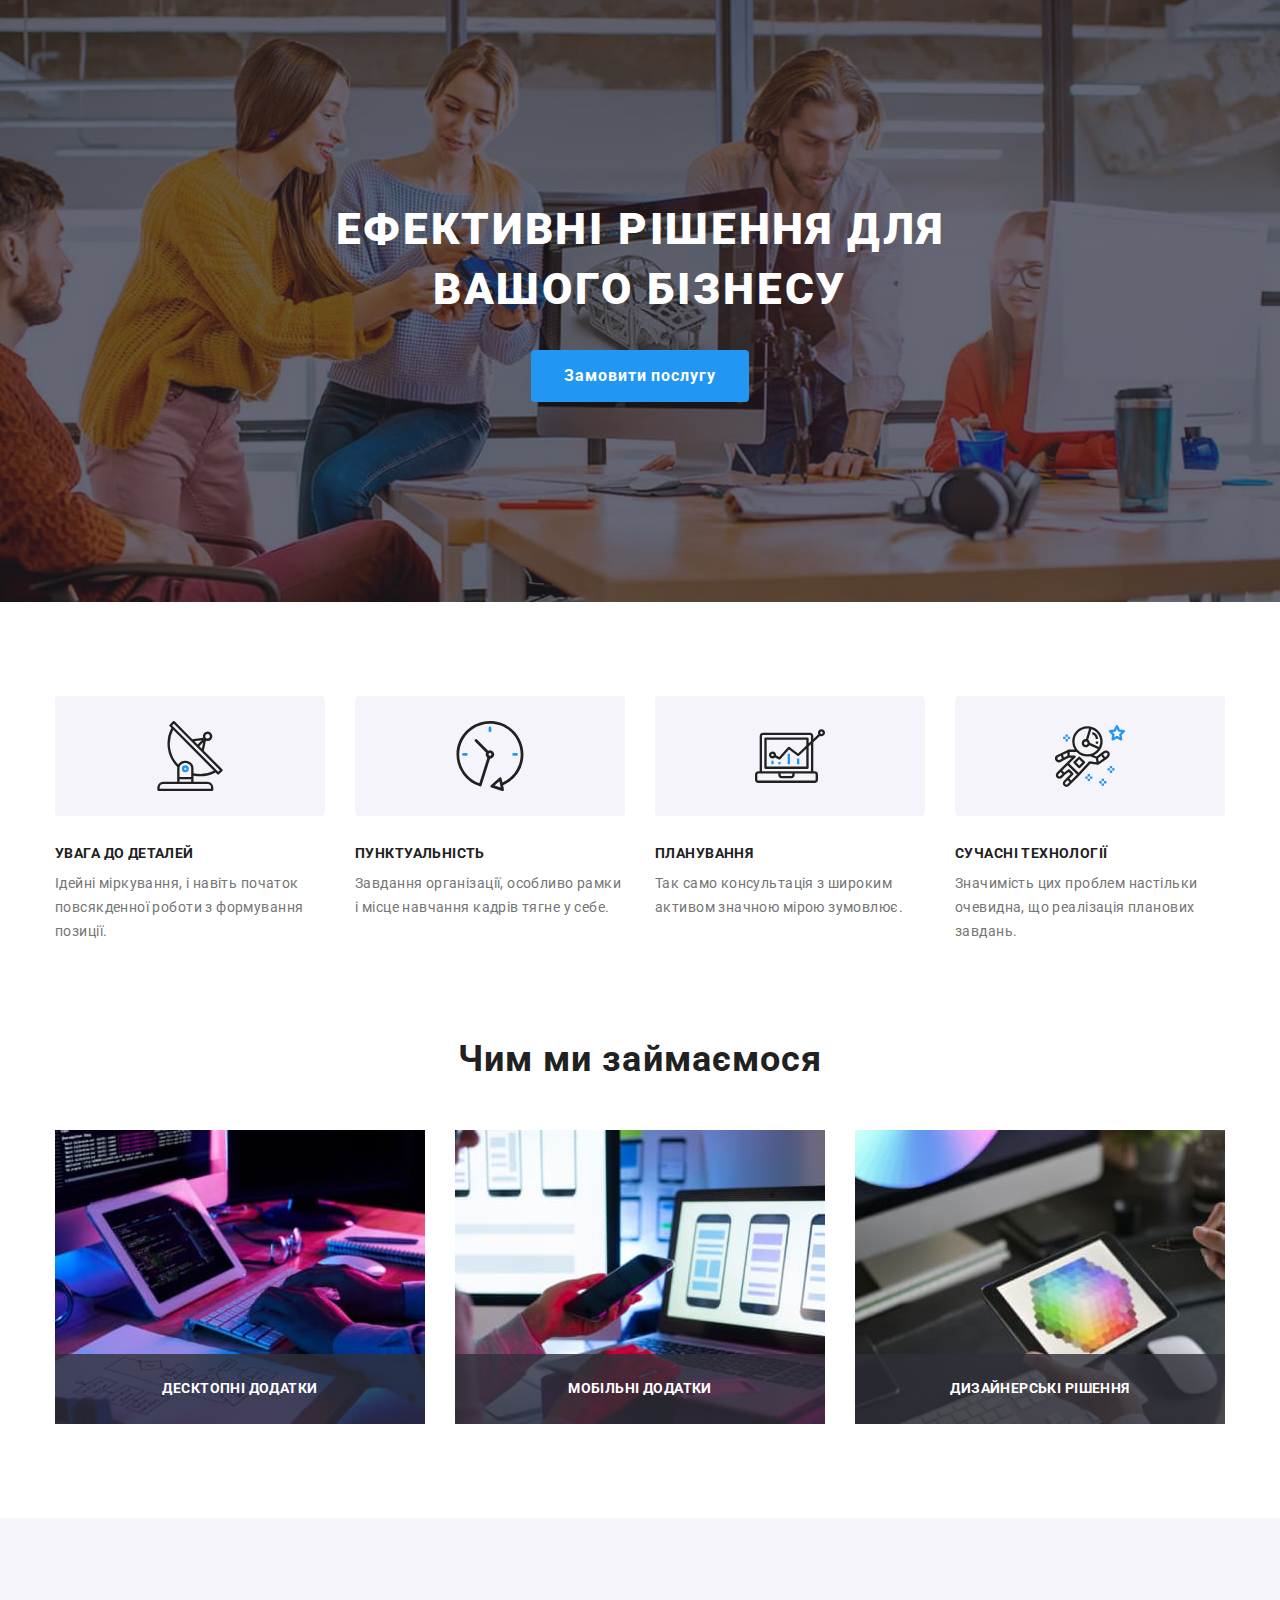
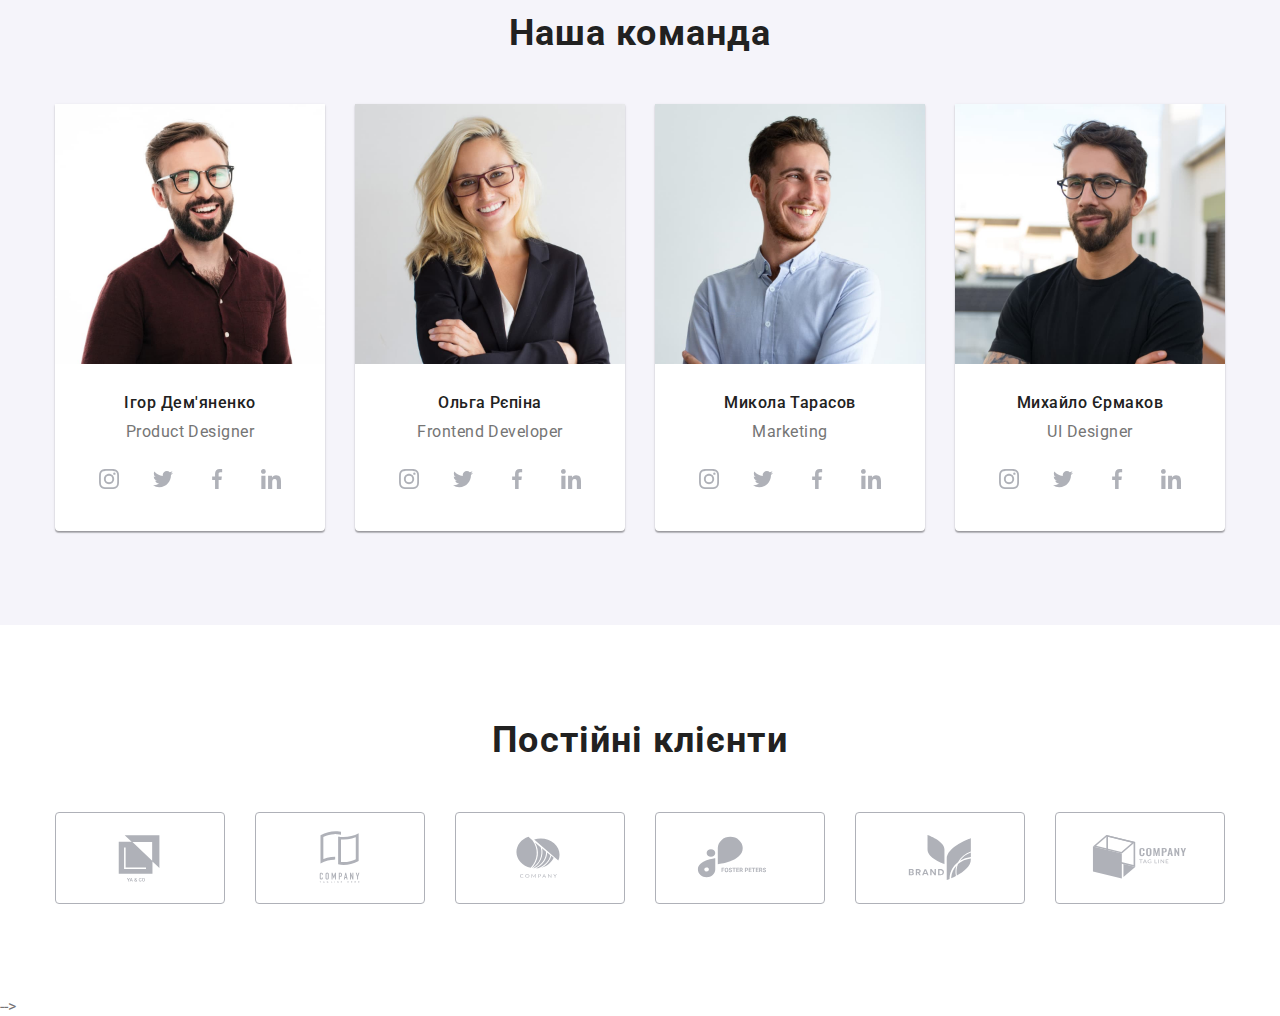
==== index.html @ b2a0ff19 "init" ====
<!DOCTYPE html>
<html lang="uk">
  <head>
    <meta charset="UTF-8" />
    <meta http-equiv="X-UA-Compatible" content="IE=edge" />
    <meta name="viewport" content="width=device-width, initial-scale=1.0" />
    <title>WebStudio</title>
    <link rel="preconnect" href="https://fonts.googleapis.com" />
    <link rel="preconnect" href="https://fonts.gstatic.com" crossorigin />
    <link
      href="https://fonts.googleapis.com/css2?family=Raleway:wght@700&family=Roboto:wght@400;500;700;900&display=swap"
      rel="stylesheet"
    />
    <link
      rel="stylesheet"
      href="https://cdnjs.cloudflare.com/ajax/libs/modern-normalize/1.1.0/modern-normalize.min.css"
    />
    <link rel="stylesheet" href="./css/main.min.css" />
  </head>
  <body>
    <!-- <header class="header">
      <div class="container">
        <nav class="header-navigation">
          <a href="./index.html" class="header-logo link">
            <span class="web">Web</span><span class="studio">Studio</span></a
          >
          <ul class="header-list list">
            <li class="header-item">
              <a class="header-link link current" href="./index.html">Студія</a>
            </li>
            <li class="header-item">
              <a class="header-link link" href="./portfolio.html">Портфоліо</a>
            </li>
            <li class="header-item">
              <a class="header-link link" href="#">Контакти</a>
            </li>
          </ul>
        </nav>
        <ul class="top-contacts-list list">
          <li class="top-contact-item">
            <a class="top-email-link link" href="mailto:info@devstudio.com">
              <svg class="top-icon" width="16" height="12">
                <use href="./images/icons.svg#icon-envelope"></use>
              </svg>
              info@devstudio.com</a
            >
          </li>
          <li class="top-contact-item">
            <a class="top-tel-link link" href="tel:+380961111111"
              ><svg class="top-icon" width="10" height="16">
                <use href="./images/icons.svg#icon-smartphone"></use>
              </svg>
              +38 096 111 11 11</a
            >
          </li>
        </ul>
      </div>
    </header> -->
    <main>
      <section class="hero">
        <div class="container hero__container">
          <h1 class="hero__title">Ефективні рішення для вашого бізнесу</h1>
          <button type="button" class="hero__btn btn" data-modal-open>
            Замовити послугу
          </button>
        </div>
      </section>
      <section class="section features">
        <div class="container section__container">
          <h2 hidden class="section__title">Особливості</h2>
          <ul class="card-list list">
            <li class="card-list__item">
              <div class="card-list__rectangle">
                <svg class="feature-icon" width="70" height="70">
                  <use href="images/icons.svg#icon-antenna"></use>
                </svg>
              </div>
              <h3 class="card-list__title">Увага до деталей</h3>
              <p class="card-list__text">
                Ідейні міркування, і навіть початок повсякденної роботи з
                формування позиції.
              </p>
            </li>
            <li class="card-list__item">
              <div class="card-list__rectangle">
                <svg class="card-list__icon" width="70" height="70">
                  <use href="images/icons.svg#icon-clock"></use>
                </svg>
              </div>
              <h3 class="card-list__title">Пунктуальність</h3>
              <p class="card-list__text">
                Завдання організації, особливо рамки і місце навчання кадрів
                тягне у себе.
              </p>
            </li>
            <li class="card-list__item">
              <div class="card-list__rectangle">
                <svg class="card-list__icon" width="70" height="70">
                  <use href="images/icons.svg#icon-diagram"></use>
                </svg>
              </div>
              <h3 class="card-list__title">Планування</h3>
              <p class="card-list__text">
                Так само консультація з широким активом значною мірою зумовлює.
              </p>
            </li>
            <li class="card-list__item">
              <div class="card-list__rectangle">
                <svg class="card-list__icon" width="70" height="70">
                  <use href="images/icons.svg#icon-astronaut"></use>
                </svg>
              </div>
              <h3 class="card-list__title">Сучасні технології</h3>
              <p class="card-list__text">
                Значимість цих проблем настільки очевидна, що реалізація
                планових завдань.
              </p>
            </li>
          </ul>
        </div>
      </section>
      <section class="section direction no-padding-top">
        <div class="container section__container">
          <h2 class="section__title">Чим ми займаємося</h2>
          <ul class="direction-list list">
            <li class="direction-item">
              <img
                src="./images/box_1.jpg"
                alt="Людина працює за комп’ютером"
                width="370"
                height="294"
                class="card"
              />
              <h3 class="direction-title title">Десктопні додатки</h3>
            </li>
            <li class="direction-item">
              <img
                src="./images/box_2.jpg"
                alt="Людина працює за комп’ютером"
                width="370"
                height="294"
                class="card"
              />
              <h3 class="direction-title title">Мобільні додатки</h3>
            </li>
            <li class="direction-item">
              <img
                src="./images/box_3.jpg"
                alt="Людина обирає колір з палітри планшету"
                width="370"
                height="294"
                class="card"
              />
              <h3 class="direction-title title">Дизайнерські рішення</h3>
            </li>
          </ul>
        </div>
      </section>
      <section class="team section">
        <div class="container">
          <h2 class="section__title">Наша команда</h2>
          <ul class="team-list list">
            <li class="teams-item">
              <img
                src="./images/img_1.jpg"
                alt="Фото члена команди"
                width="270"
                height="260"
                class="card"
              />
              <div class="content-container">
                <h3 class="team-members-name">Ігор Дем'яненко</h3>
                <p class="team-position">Product Designer</p>
                <ul class="social-network-list list">
                  <li class="soc-network-item">
                    <a
                      class="soc-network-link link"
                      href="#"
                      target="_blank"
                      rel="noopener noreferrer nofollow"
                    >
                      <svg class="soc-net-icon" width="20" height="20">
                        <use href="./images/icons.svg#icon-instagram"></use>
                      </svg>
                    </a>
                  </li>
                  <li class="soc-network-item">
                    <a
                      class="soc-network-link link"
                      href="#"
                      target="_blank"
                      rel="noopener noreferrer nofollow"
                    >
                      <svg class="soc-net-icon" width="20" height="20">
                        <use href="./images/icons.svg#icon-twitter"></use>
                      </svg>
                    </a>
                  </li>
                  <li class="soc-network-item">
                    <a
                      class="soc-network-link link"
                      href
                      target="_blank"
                      rel="noopener noreferrer nofollow"
                    >
                      <svg class="soc-net-icon" width="20" height="20">
                        <use href="./images/icons.svg#icon-facebook"></use>
                      </svg>
                    </a>
                  </li>
                  <li class="soc-network-item">
                    <a
                      class="soc-network-link link"
                      href="#"
                      target="_blank"
                      rel="noopener noreferrer nofollow"
                    >
                      <svg class="soc-net-icon" width="20" height="20">
                        <use href="./images/icons.svg#icon-linkedin"></use>
                      </svg>
                    </a>
                  </li>
                </ul>
              </div>
            </li>
            <li class="teams-item">
              <img
                src="images/img_2.jpg"
                alt="Фото члена команди"
                width="270"
                height="260"
                class="card"
              />
              <div class="content-container">
                <h3 class="team-members-name">Ольга Рєпіна</h3>
                <p class="team-position">Frontend Developer</p>
                <ul class="social-network-list list">
                  <li class="soc-network-item">
                    <a
                      class="soc-network-link link"
                      href="#"
                      target="_blank"
                      rel="noopener noreferrer nofollow"
                    >
                      <svg class="soc-net-icon" width="20" height="20">
                        <use href="./images/icons.svg#icon-instagram"></use>
                      </svg>
                    </a>
                  </li>
                  <li class="soc-network-item">
                    <a
                      class="soc-network-link link"
                      href="#"
                      target="_blank"
                      rel="noopener noreferrer nofollow"
                    >
                      <svg class="soc-net-icon" width="20" height="20">
                        <use href="./images/icons.svg#icon-twitter"></use>
                      </svg>
                    </a>
                  </li>
                  <li class="soc-network-item">
                    <a
                      class="soc-network-link link"
                      href
                      target="_blank"
                      rel="noopener noreferrer nofollow"
                    >
                      <svg class="soc-net-icon" width="20" height="20">
                        <use href="./images/icons.svg#icon-facebook"></use>
                      </svg>
                    </a>
                  </li>
                  <li class="soc-network-item">
                    <a
                      class="soc-network-link link"
                      href="#"
                      target="_blank"
                      rel="noopener noreferrer nofollow"
                    >
                      <svg class="soc-net-icon" width="20" height="20">
                        <use href="./images/icons.svg#icon-linkedin"></use>
                      </svg>
                    </a>
                  </li>
                </ul>
              </div>
            </li>
            <li class="teams-item">
              <img
                src="./images/img_3.jpg"
                alt="Фото члена команди"
                width="270"
                height="260"
                class="card"
              />
              <div class="content-container">
                <h3 class="team-members-name">Микола Тарасов</h3>
                <p class="team-position">Marketing</p>
                <ul class="social-network-list list">
                  <li class="soc-network-item">
                    <a
                      class="soc-network-link link"
                      href="#"
                      target="_blank"
                      rel="noopener noreferrer nofollow"
                    >
                      <svg class="soc-net-icon" width="20" height="20">
                        <use href="./images/icons.svg#icon-instagram"></use>
                      </svg>
                    </a>
                  </li>
                  <li class="soc-network-item">
                    <a
                      class="soc-network-link link"
                      href="#"
                      target="_blank"
                      rel="noopener noreferrer nofollow"
                    >
                      <svg class="soc-net-icon" width="20" height="20">
                        <use href="./images/icons.svg#icon-twitter"></use>
                      </svg>
                    </a>
                  </li>
                  <li class="soc-network-item">
                    <a
                      class="soc-network-link link"
                      href
                      target="_blank"
                      rel="noopener noreferrer nofollow"
                    >
                      <svg class="soc-net-icon" width="20" height="20">
                        <use href="./images/icons.svg#icon-facebook"></use>
                      </svg>
                    </a>
                  </li>
                  <li class="soc-network-item">
                    <a
                      class="soc-network-link link"
                      href="#"
                      target="_blank"
                      rel="noopener noreferrer nofollow"
                    >
                      <svg class="soc-net-icon" width="20" height="20">
                        <use href="./images/icons.svg#icon-linkedin"></use>
                      </svg>
                    </a>
                  </li>
                </ul>
              </div>
            </li>
            <li class="teams-item">
              <img
                src="./images/img_4.jpg"
                alt="Фото члена команди"
                width="270"
                height="260"
                class="card"
              />
              <div class="content-container">
                <h3 class="team-members-name">Михайло Єрмаков</h3>
                <p class="team-position">UI Designer</p>
                <ul class="social-network-list list">
                  <li class="soc-network-item">
                    <a
                      class="soc-network-link link"
                      href="#"
                      target="_blank"
                      rel="noopener noreferrer nofollow"
                    >
                      <svg class="soc-net-icon" width="20" height="20">
                        <use href="./images/icons.svg#icon-instagram"></use>
                      </svg>
                    </a>
                  </li>
                  <li class="soc-network-item">
                    <a
                      class="soc-network-link link"
                      href="#"
                      target="_blank"
                      rel="noopener noreferrer nofollow"
                    >
                      <svg class="soc-net-icon" width="20" height="20">
                        <use href="./images/icons.svg#icon-twitter"></use>
                      </svg>
                    </a>
                  </li>
                  <li class="soc-network-item">
                    <a
                      class="soc-network-link link"
                      href
                      target="_blank"
                      rel="noopener noreferrer nofollow"
                    >
                      <svg class="soc-net-icon" width="20" height="20">
                        <use href="./images/icons.svg#icon-facebook"></use>
                      </svg>
                    </a>
                  </li>
                  <li class="soc-network-item">
                    <a
                      class="soc-network-link link"
                      href="#"
                      target="_blank"
                      rel="noopener noreferrer nofollow"
                    >
                      <svg class="soc-net-icon" width="20" height="20">
                        <use href="./images/icons.svg#icon-linkedin"></use>
                      </svg>
                    </a>
                  </li>
                </ul>
              </div>
            </li>
          </ul>
        </div>
      </section>
       <section class="section clients">
        <div class="container section__container">
          <h2 class="section__title">Постійні клієнти</h2>
          <ul class="clients-list list">
            <li class="clients-list__item">
              <a
                class="clients-list__link link"
                href="#"
                target="_blank"
                rel="noopener noreferrer nofollow"
              >
                <svg class="clients-list__logo" width="106" height="60">
                  <use href="./images/icons.svg#icon-logo1"></use>
                </svg>
              </a>
            </li>
            <li class="clients-list__item">
              <a
                class="clients-list__link link"
                href="#"
                target="_blank"
                rel="noopener noreferrer nofollow"
              >
                <svg class="clients-list__logo" width="106" height="60">
                  <use href="./images/icons.svg#icon-logo2"></use>
                </svg>
              </a>
            </li>
            <li class="clients-list__item">
              <a
                class="clients-list__link link"
                href="#"
                target="_blank"
                rel="noopener noreferrer nofollow"
              >
                <svg class="clients-list__logo" width="106" height="60">
                  <use href="./images/icons.svg#icon-logo3"></use>
                </svg>
              </a>
            </li>
            <li class="clients-list__item">
              <a
                class="clients-list__link link"
                href="#"
                target="_blank"
                rel="noopener noreferrer nofollow"
              >
                <svg class="clients-list__logo" width="106" height="60">
                  <use href="./images/icons.svg#icon-logo4"></use>
                </svg>
              </a>
            </li>
            <li class="clients-list__item">
              <a
                class="clients-list__link link"
                href="#"
                target="_blank"
                rel="noopener noreferrer nofollow"
              >
                <svg class="clients-list__logo" width="106" height="60">
                  <use href="./images/icons.svg#icon-logo5"></use>
                </svg>
              </a>
            </li>
            <li class="clients-list__item">
              <a
                class="clients-list__link link"
                href="#"
                target="_blank"
                rel="noopener noreferrer nofollow"
              >
                <svg class="clients-list__logo" width="106" height="60">
                  <use href="./images/icons.svg#icon-logo6"></use>
                </svg>
              </a>
            </li>
          </ul>
        </div>
      </section>
    </main>
    <!-- <footer class="footer">
      <div class="container">
        <div class="address-conteiner">
          <a class="footer-logo link" href="./index.html">
            <span class="web">Web</span
            ><span class="studio-footer">Studio</span></a
          >
          <address>
            <ul class="footer-list list">
              <li class="footer-item">
                <a
                  class="footer-link link"
                  href="https://goo.gl/maps/3VWGPc6KVfN4RwhE8"
                  target="_blank"
                  rel="noopener noreferrer nofollow"
                  >м. Київ, пр-т Лесі Українки, 26</a
                >
              </li>
              <li class="footer-item">
                <a
                  class="footer-link-mail link"
                  href="mailto:info@devstudio.com"
                  >info@devstudio.com</a
                >
              </li>
              <li class="footer-item">
                <a class="footer-link-tel link" href="tel:+380961111111"
                  >+38 096 111 11 11</a
                >
              </li>
            </ul>
          </address>
        </div>
        <div class="footer-soc-net-container">
          <h3 class="footer-title">приєднуйтесь</h3>
          <ul class="social-network-list list">
            <li class="soc-network-item">
              <a
                class="soc-network-link footer-icon-link link"
                href="#"
                target="_blank"
                rel="noopener noreferrer nofollow"
              >
                <svg
                  class="soc-net-icon footer-icon-item"
                  width="20"
                  height="20"
                >
                  <use href="./images/icons.svg#icon-instagram"></use>
                </svg>
              </a>
            </li>
            <li class="soc-network-item footer-icon-item">
              <a
                class="soc-network-link footer-icon-link link"
                href="#"
                target="_blank"
                rel="noopener noreferrer nofollow"
              >
                <svg class="soc-net-icon" width="20" height="20">
                  <use href="./images/icons.svg#icon-twitter"></use>
                </svg>
              </a>
            </li>
            <li class="soc-network-item footer-icon-item">
              <a
                class="soc-network-link footer-icon-link link"
                href
                target="_blank"
                rel="noopener noreferrer nofollow"
              >
                <svg class="soc-net-icon" width="20" height="20">
                  <use href="./images/icons.svg#icon-facebook"></use>
                </svg>
              </a>
            </li>
            <li class="soc-network-item footer-icon-item">
              <a
                class="soc-network-link footer-icon-link link"
                href="#"
                target="_blank"
                rel="noopener noreferrer nofollow"
              >
                <svg class="soc-net-icon" width="20" height="20">
                  <use href="./images/icons.svg#icon-linkedin"></use>
                </svg>
              </a>
            </li>
          </ul>
        </div>
        <div class="subscribe">
          <h3 class="footer-title">Підпишіться на розсилку</h3>
          <form class="subscribe-form">
            <div class="footer-form-field">
              <input
                class="footer-mail-input"
                type="email"
                placeholder="E-mail"
                name="index-subscribe-mail"
                id="index-subscribe-mail"
              />
            </div>
            <button class="subscribe-button btn" type="submit">
              Підписатися
              <svg class="icon-send" width="24" height="24">
                <use href="./images/icons.svg#icon-icon-send"></use>
              </svg>
            </button>
          </form>
        </div>
      </div>
    </footer> -->
    <!-- <div class="backdrop is-hidden" data-modal> --> -->
      <!-- <div class="modal">
        <button class="close-btn" type="button" data-modal-close>
          <svg class="icon-close" width="18" height="18">
            <use href="./images/icons.svg#icon-close-black"></use>
          </svg>
        </button>
        <h2 class="modal-title">Залиште свої дані, ми вам передзвонимо</h2>
        <form class="modal-form">
          <div class="modal-field">
            <label class="modal-label" for="name">Ім'я</label>
            <div class="input-wrap">
              <input
                class="modal-input"
                type="text"
                name="name"
                id="name"
                placeholder=""
              />
              <svg class="modal-input-icon" width="18" height="18">
                <use href="./images/icons.svg#icon-person-black"></use>
              </svg>
            </div>
          </div>
          <div class="modal-field">
            <label class="modal-label" for="tel">Телефон</label>
            <div class="input-wrap">
              <input class="modal-input" type="tel" name="tel" id="tel" />
              <svg class="modal-input-icon" width="18" height="18">
                <use href="./images/icons.svg#icon-phone-black"></use>
              </svg>
            </div>
          </div>
          <div class="modal-field">
            <label class="modal-label" for="mail">Пошта</label>
            <div class="input-wrap">
              <input class="modal-input" type="email" name="mail" id="mail" />
              <svg class="modal-input-icon" width="18" height="18">
                <use href="./images/icons.svg#icon-email-black"></use>
              </svg>
            </div>
          </div>
          <div class="modal-field">
            <label class="modal-label" for="comment">Коментар</label>
            <div class="input-wrap">
              <textarea
                class="modal-text"
                name="comment"
                id="comment"
                rows="10"
                placeholder="Введіть текст"
              >
Введіть текст</textarea
              >
            </div>
          </div>
          <div class="modal-field">
            <input
              class="input-check"
              type="checkbox"
              name="conditions"
              value="true"
              id="conditions"
              hidden
            />
            <label for="conditions" class="check-text">
              <span>
                <svg class="icon-check" width="16" height="15">
                  <use href="./images/icons.svg#icon-check"></use>
                </svg>
              </span>
              Погоджуюся з розсилкою та приймаю &nbsp;<a
                class="conditions-link link"
                href="#"
                target="_blank"
                >Умови договору</a
              >
            </label>
          </div>
          <button class="send-btn btn" type="submit">Відправити</button>
        </form>
      </div>
    </div> -->
    <script src="./js/modal.js"></script>
  </body>
</html>
---- css/main.min.css ----
:root{--first-logo-color: #2196f3;--second-logo-color: #000000;--third-logo-color: #ffffff;--first-title-color: #ffffff;--second-title-color: #212121;--main-text-color: #757575;--main-background-color: #ffffff;--middle-background-color: #f5f4fa;--dark-background-color: #2f303a;--direction-background-color: #2f303acc;--hero-btn-text-color: #ffffff;--main-btn-text-color: #212121;--btn-background-color: #f5f4fa;--active-btn-text-color: #ffffff;--active-btn-background-color: #2196f3;--active-hero-btn-background-color: #188ce8;--hero-btn-background-color: #2196f3;--first--link-color: #212121;--second-link-color: #757575;--third-link-color: #ffffff;--active-link-color: #2196f3;--first-icon-colour: #afb1b8;--card-border: #eeeeee;--footer-icon-background-color: rgba(255, 255, 255, 0.1);--modal-input-text-color: #000000}h1,h2,h3,p,ul{margin-top:0;margin-bottom:0;padding-left:0}.card{display:block;width:100%;height:auto}.list{list-style:none}.link{text-decoration:none}body{font-family:Roboto,sans-serif;color:var(--main-text-color)}.container{margin:0 auto;padding-right:15px;padding-left:15px}@media screen and (min-width: 480px){.container{max-width:480px}}@media screen and (min-width: 768px){.container{max-width:768px}}@media screen and (min-width: 1200px){.container{max-width:1200px}}.section__title{font-size:28px;line-height:1.18;font-weight:700;letter-spacing:0.03em;color:var(--second-title-color);text-align:center;justify-content:center;margin-bottom:30px}@media screen and (min-width: 1200px){.section__title{font-size:36px;line-height:1.17;font-weight:700;letter-spacing:0.03em;margin-bottom:50px}}.title{font-size:14px;line-height:1.14;letter-spacing:0.03em;text-align:center;text-transform:uppercase;color:var(--first-title-color)}.section{padding-top:60px;padding-bottom:60px}@media screen and (min-width: 1200px){.section{padding-top:94px;padding-bottom:94px;margin-right:auto;margin-left:auto}}.section.no-padding-top{padding-top:0}.btn{font-family:inherit;display:inline-block;border:1px solid rgba(0,0,0,0);border-radius:4px;cursor:pointer}.header{border-bottom-width:1px;border-bottom-style:solid;border-bottom-color:#ececec}.header .container{display:flex;align-items:center;text-align:center}.header-navigation{display:flex}.header-logo{display:inline-block;padding-top:24px;padding-right:0;padding-bottom:25px;padding-left:0}.header-link{display:block;padding-top:32px;padding-bottom:32px;color:var(--first--link-color);transition-property:color;transition-duration:250ms;transition-timing-function:cubic-bezier(0.4, 0, 0.2, 1)}.header-link:hover,.header-link:focus{color:var(--active-link-color)}.top-contacts-list{padding-top:32px;padding-bottom:32px;display:flex;align-items:center;margin-left:auto}.header-list,.top-contacts-list{font-style:normal;font-size:14px;line-height:1.14;font-weight:500;letter-spacing:0.02em;display:flex;gap:50px}.top-contact-item{display:flex;justify-content:center;align-items:center}.header .current{color:var(--active-link-color);padding-bottom:0;position:relative;transform:translateY(1px)}.header .current::after{content:"";display:flex;background-color:currentColor;border-radius:2px;width:100%;height:4px;margin-top:28px;background-repeat:no-repeat}.top-email-link,.top-tel-link{color:var(--second-link-color);display:flex;align-items:center;gap:10px;transition-property:fill,color;transition-duration:250ms;transition-timing-function:cubic-bezier(0.4, 0, 0.2, 1)}.top-email-link:hover,.top-email-link:focus,.top-tel-link:hover,.top-tel-link:focus{color:var(--active-link-color);fill:var(--active-link-color)}.top-icon{display:flex;fill:currentColor}.header-list{margin-left:93px}.header-logo,.footer-logo,.studio,.studio-footer{font-family:"Raleway",sans-serif;text-decoration:none;font-size:26px;line-height:1.19;font-weight:700;letter-spacing:0.03em}.header-logo,.footer-logo{color:var(--first-logo-color)}.studio{color:var(--second-logo-color)}.studio-footer{color:var(--third-logo-color)}.hero{background-color:var(--dark-background-color);background-image:linear-gradient(rgba(47, 48, 58, 0.4), rgba(47, 48, 58, 0.4)),url(../images/img_backgraund.jpg);background-position:center;background-size:cover;background-repeat:no-repeat;text-align:center;max-width:1600px;margin:0 auto;padding-top:118px;padding-bottom:118px}@media screen and (min-width: 1200px){.hero{padding-top:200px;padding-bottom:200px}}.hero__title{text-transform:uppercase;color:var(--first-title-color);margin-bottom:30px;margin-left:auto;margin-right:auto;max-width:360px}@media screen and (min-width: 1200px){.hero__title{max-width:696px;font-size:44px;line-height:1.36;font-weight:900;letter-spacing:0.06em}}.hero__btn{font-size:16px;line-height:1.88;font-weight:700;letter-spacing:0.06em;font-style:normal;color:var(--hero-btn-text-color);background:var(--hero-btn-background-color);padding-top:10px;padding-right:24px;padding-bottom:10px;padding-left:24px;min-width:200px;transition-property:background-color;transition-duration:250ms;transition-timing-function:cubic-bezier(0.4, 0, 0.2, 1)}.hero__btn:hover,.hero__btn:focus{background-color:var(--active-hero-btn-background-color)}@media screen and (min-width: 1200px){.hero__btn{min-width:216px;padding-right:32px;padding-left:32px}}.card-list{display:flex;flex-wrap:wrap;gap:30px}.card-list__item{width:100%}@media screen and (min-width: 768px){.card-list__item{flex-basis:calc((100% - 30px)/2)}}@media screen and (min-width: 1200px){.card-list__item{flex-basis:calc((100% - 90px)/4)}}.card-list__icon{display:flex}.card-list__rectangle{display:flex;justify-content:center;align-items:center;width:100%;height:120px;background-color:var(--middle-background-color);border-radius:4px}.card-list__title{font-size:14px;line-height:1.14;font-weight:700;letter-spacing:0.03em;text-transform:uppercase;color:var(--second-title-color);margin-top:30px;text-align:center}@media screen and (min-width: 768px){.card-list__title{text-align:left}}.card-list__text{font-size:14px;line-height:1.71;letter-spacing:0.03em;margin-top:10px}@media screen and (max-width: 1199px){.direction{display:none}}.direction-item{position:relative}.direction-list{display:flex;gap:30px}.direction-title{background:var(--direction-background-color);display:flex;justify-content:center;align-items:center;height:70px;width:100%;position:absolute;bottom:0}.team{background-color:var(--middle-background-color)}.content-container{padding-top:30px;padding-bottom:24px}@media screen and (min-width: 1200px){.content-container{padding-bottom:30px}}.team-list{display:flex;flex-wrap:wrap;text-align:center;gap:30px}.teams-item{width:100%;background-color:var(--main-background-color);border-radius:0px 0px 4px 4px;box-shadow:0px 1px 3px rgba(0,0,0,.12),0px 1px 1px rgba(0,0,0,.14),0px 2px 1px rgba(0,0,0,.2)}@media screen and (min-width: 768px){.teams-item{width:calc((100% - 30px)/2)}}@media screen and (min-width: 1200px){.teams-item{width:calc((100% - 90px)/4)}}.team-members-name{font-size:16px;line-height:1.17;font-weight:500;letter-spacing:0.03em;color:var(--second-title-color)}.team-position{font-size:px;line-height:1.19;letter-spacing:0.03em;margin-top:10px}.social-network-list{display:flex;justify-content:center;align-items:center;margin-top:16px;gap:10px}.soc-network-item{width:44px;height:44px}.soc-network-link{width:100%;height:100%;border:0;border-radius:50%;display:flex;justify-content:center;align-items:center}.soc-net-icon{fill:var(--first-icon-colour)}.soc-network-link:hover .soc-net-icon,.soc-network-link:focus .soc-net-icon{fill:#fff}.soc-network-link .soc-net-icon{transition-property:fill;transition-duration:250ms;transition-timing-function:cubic-bezier(0.4, 0, 0.2, 1)}.clients-list{display:flex;flex-wrap:wrap;display:flex;justify-content:center;align-items:center;gap:30px}.clients-list__item{display:flex;height:92px;width:calc((100% - 30px)/2)}@media screen and (min-width: 768px){.clients-list__item{width:calc((100% - 60px)/3)}}@media screen and (min-width: 1200px){.clients-list__item{width:calc((100% - 150px)/6)}}.clients-list__link{display:flex;justify-content:center;align-items:center;width:100%;height:100%;color:var(--first-icon-colour);border:1px solid var(--first-icon-colour);border-radius:4px;transition-property:border;transition-duration:250ms;transition-timing-function:cubic-bezier(0.4, 0, 0.2, 1)}.clients-list__link:hover,.clients-list__link:focus{border:1px solid var(--active-link-color)}.clients-list__link .clients-list__logo{transition-property:fill;transition-duration:250ms;transition-timing-function:cubic-bezier(0.4, 0, 0.2, 1)}.clients-list__logo{fill:currentColor}.clients-list__link:hover .clients-list__logo,.clients-list__link:focus .clients-list__logo{fill:var(--active-link-color)}.footer .container{display:flex;align-items:baseline}.footer{background-color:var(--dark-background-color);padding-top:60px;padding-bottom:60px}.footer-list{font-style:normal}.address-conteiner{width:231px}.footer-item{font-size:14px;line-height:1.71;letter-spacing:0.03em;display:block}.footer-item:not(:last-child){display:block;margin-bottom:9px}.footer-link{color:var(--third-link-color)}.footer-link-mail,.footer-link-tel{color:var(--third-link-color);opacity:.6}.footer-link,.footer-link-mail,.footer-link-tel{transition-property:color;transition-duration:250ms;transition-timing-function:cubic-bezier(0.4, 0, 0.2, 1)}.footer-link:hover,.footer-link:focus,.footer-link-mail:hover,.footer-link-mail:focus,.footer-link-tel:hover,.footer-link-tel:focus{color:var(--active-link-color)}.footer-logo{display:block;margin-bottom:20px}.footer-soc-net-container{margin-left:70px;max-width:206px}.footer-title{font-size:14px;line-height:1.14;letter-spacing:0.03em;text-transform:uppercase;color:#fff;display:flex;align-items:baseline;margin-bottom:20px}.soc-network-item .footer-icon-link{background-color:var(--footer-icon-background-color);color:#fff}.footer-icon-link .soc-net-icon{fill:currentColor}.soc-network-link{transition-property:background-color;transition-duration:250ms;transition-timing-function:cubic-bezier(0.4, 0, 0.2, 1)}.soc-network-link:hover,.soc-network-link:focus{background-color:var(--active-link-color)}.subscribe{margin-left:93px}.subscribe-button{font-style:normal;font-size:16px;line-height:1.88;font-weight:700;letter-spacing:0.06em;color:#fff;padding:10px 28px;min-width:200px;border-width:0;display:flex;justify-content:center;align-items:center;background:var(--active-btn-background-color);box-shadow:0px 4px 4px rgba(0,0,0,.15)}.icon-send{fill:#fff;margin-left:10px}.footer-mail-input{font-size:16px;line-height:1.25;letter-spacing:0.03em;display:flex;align-items:center;min-width:358px;height:50px;border:1px solid rgba(255,255,255,.3);border-radius:4px;color:rgba(255,255,255,.6);padding-left:16px;background-color:rgba(0,0,0,0);outline:none}.subscribe-form{display:flex;gap:12px}.backdrop{position:fixed;width:100%;height:100%;background-color:rgba(0,0,0,.2);top:0;transition-property:transform,visibility,opacity;transition-duration:250ms;transform:scale(1)}.modal{width:528px;min-height:581px;background-color:var(--main-background-color);box-shadow:0px 1px 3px rgba(0,0,0,.12),0px 1px 1px rgba(0,0,0,.14),0px 2px 1px rgba(0,0,0,.2);border-radius:4px;position:absolute;top:50%;left:50%;transform:translate(-50%, -50%);transition:transrorm 250ms cubic-bezier(0.4, 0, 0.2, 1);padding:40px}.close-btn{height:30px;width:30px;position:absolute;top:8px;right:8px;border-radius:50%;border:1px solid rgba(0,0,0,.1);background-color:var(--main-background-color);display:flex;justify-content:center;align-items:center;cursor:pointer}.close-btn .icon-close,.close-btn .icon-close{transition-property:fill;transition-duration:250ms;transition-timing-function:cubic-bezier(0.4, 0, 0.2, 1)}.close-btn:hover .icon-close,.close-btn:focus .icon-close{fill:var(--active-link-color)}.is-hidden{visibility:hidden;opacity:0;pointer-events:none;transition-property:transform,visibility,opacity;transition-duration:250ms;transition-timing-function:cubic-bezier(0.4, 0, 0.2, 1);transform:scale(1.5)}.modal-title{font-size:20px;line-height:1.15;font-weight:700;letter-spacing:0.03em;text-align:center;color:var(--second-title-color);margin-bottom:11px}.modal-field{margin-bottom:10px}.modal-input{width:100%;height:40px;border:1px solid rgba(33,33,33,.2);border-radius:4px;font-size:12px;line-height:1.17;letter-spacing:0.01em;outline:rgba(0,0,0,0);padding-left:42px;transition-property:color,border-color;transition-duration:250ms;transition-timing-function:cubic-bezier(0.4, 0, 0.2, 1)}.modal-input:focus,.modal-text:focus{border-color:#2196f3;color:var(--modal-input-text-color)}.modal-input:focus+.modal-input-icon{fill:#2196f3}.modal-label{font-size:12px;line-height:1.17;letter-spacing:0.01em;color:#757575}.send-btn{font-size:16px;line-height:1.88;font-weight:700;letter-spacing:0.06em;display:flex;align-items:center;text-align:center;color:#fff;background-color:#2196f3;box-shadow:0px 4px 4px rgba(0,0,0,.15);border-radius:4px;padding:10px 52px;margin:0 auto;margin-top:30px;transition-property:background-color;transition-duration:250ms;transition-timing-function:cubic-bezier(0.4, 0, 0.2, 1)}.send-btn:hover,.send-btn:focus{background-color:#188ce8}.input-wrap{position:relative;margin-top:4px}.modal-input-icon{position:absolute;top:50%;left:12px;transform:translateY(-50%)}.modal-text{width:100%;height:120px;border:1px solid rgba(33,33,33,.2);border-radius:4px;outline:rgba(0,0,0,0);font-size:12px;line-height:1.17;letter-spacing:0.01em;padding:12px 16px;resize:none;color:rgba(117,117,117,.5)}.check-text{font-size:14px;line-height:1.71em;letter-spacing:.03em;color:var(--main-text-color);display:flex;justify-content:center;align-items:center;position:relative;transition-property:color,border-color;transition-duration:250ms;transition-timing-function:cubic-bezier(0.4, 0, 0.2, 1)}.check-text span{width:16px;height:15px;border:2px solid #303030;border-radius:3px;margin-right:5px;display:flex;justify-content:center;align-items:center;fill:rgba(0,0,0,0)}.input-check:checked+.check-text span{background-color:#2196f3;border:rgba(0,0,0,0);fill:#fff}input-check:focus+.check-text span{transition-property:border-color;transition-duration:250ms;transition-timing-function:cubic-bezier(0.4, 0, 0.2, 1)}.input-check:focus+.check-text span{border-color:#212121}.conditions-link{color:var(--active-link-color);text-decoration:underline;-webkit-text-decoration-skip-ink:none;text-decoration-skip-ink:none}.projects-filter{display:flex;justify-content:center;margin-bottom:50px}.filter-btn{font-size:16px;line-height:1.62;font-weight:500;letter-spacing:0.03em;background-color:var(--btn-background-color);color:var(--main-btn-text-color);border:0;padding-top:6px;padding-right:22px;padding-bottom:6px;padding-left:22px;transition-property:color,background-color,box-shadow;transition-duration:250ms;transition-timing-function:cubic-bezier(0.4, 0, 0.2, 1)}.filter-btn:hover,.filter-btn:focus{color:var(--active-btn-text-color);background-color:var(--active-btn-background-color);box-shadow:0px 3px 1px rgba(0,0,0,.1),0px 1px 2px rgba(0,0,0,.08),0px 2px 2px rgba(0,0,0,.12)}.filter-item{margin-left:8px}.filter-item:hover,.filter-item:focus{box-shadow:0px 1px 1px rgba(0,0,0,.12),0px 4px 4px rgba(0,0,0,.06),1px 4px 6px rgba(0,0,0,.16)}.project-item{width:calc((100% - 60px)/3);transition-property:box-shadow;transition-duration:250ms;transition-timing-function:cubic-bezier(0.4, 0, 0.2, 1)}.project-container{padding:20px 24px;border:1px solid var(--card-border);border-top:0}.projects-list{display:flex;flex-wrap:wrap;gap:30px}.project-item .hover-img-text{transition-property:transform;transition-duration:250ms;transition-timing-function:cubic-bezier(0.4, 0, 0.2, 1)}.project-img-wrap{position:relative;overflow:hidden}.hover-img-text{position:absolute;bottom:0;font-size:18px;line-height:1.56;letter-spacing:0.03sem;color:#fff;padding:63px 24px;background-color:rgba(33,150,243,.9);height:100%;transform:translateY(100%);transition:transform 250ms ease;overflow:auto}.project-item:hover .hover-img-text{transform:translateY(0)}.project-title{font-size:18px;line-height:2;font-weight:700;letter-spacing:0.06em;color:var(--second-title-color)}.project-direction{font-size:16px;line-height:1.88;letter-spacing:0.03em;margin-top:4px}/*# sourceMappingURL=main.min.css.map */
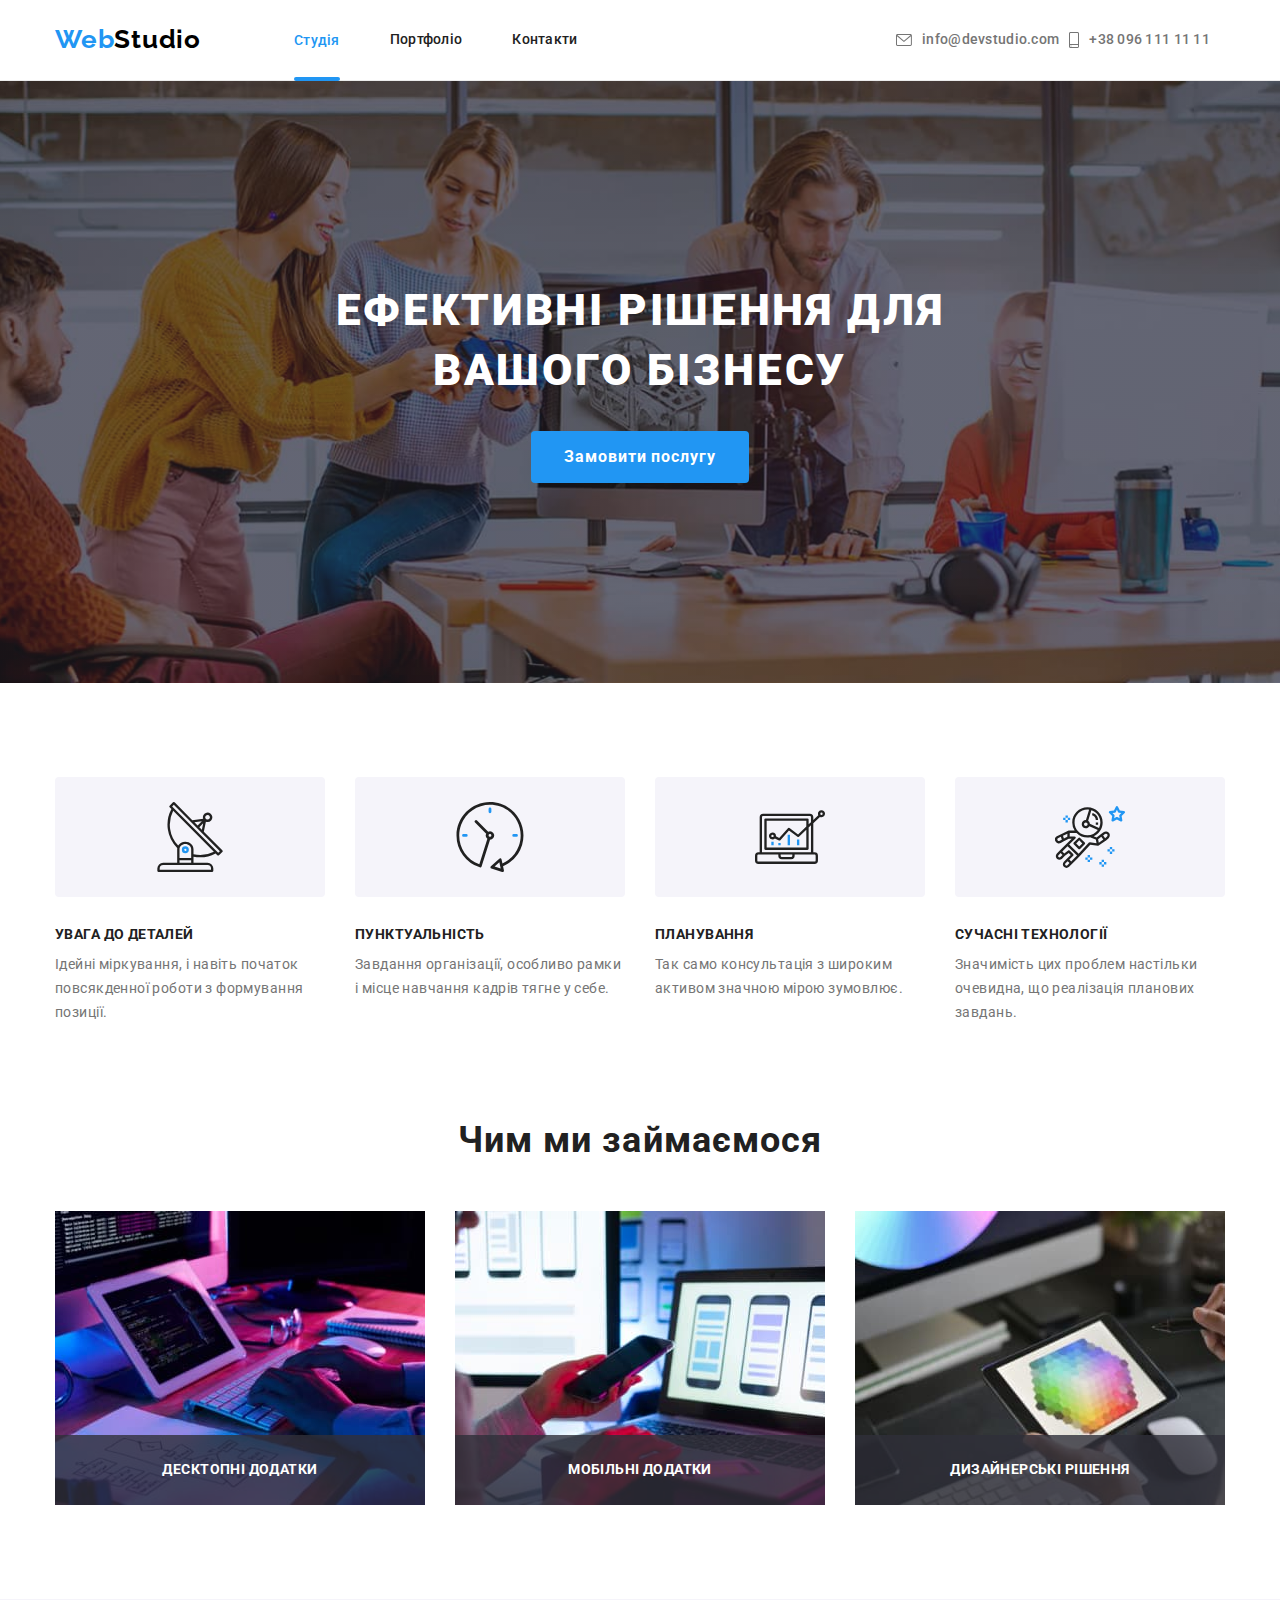
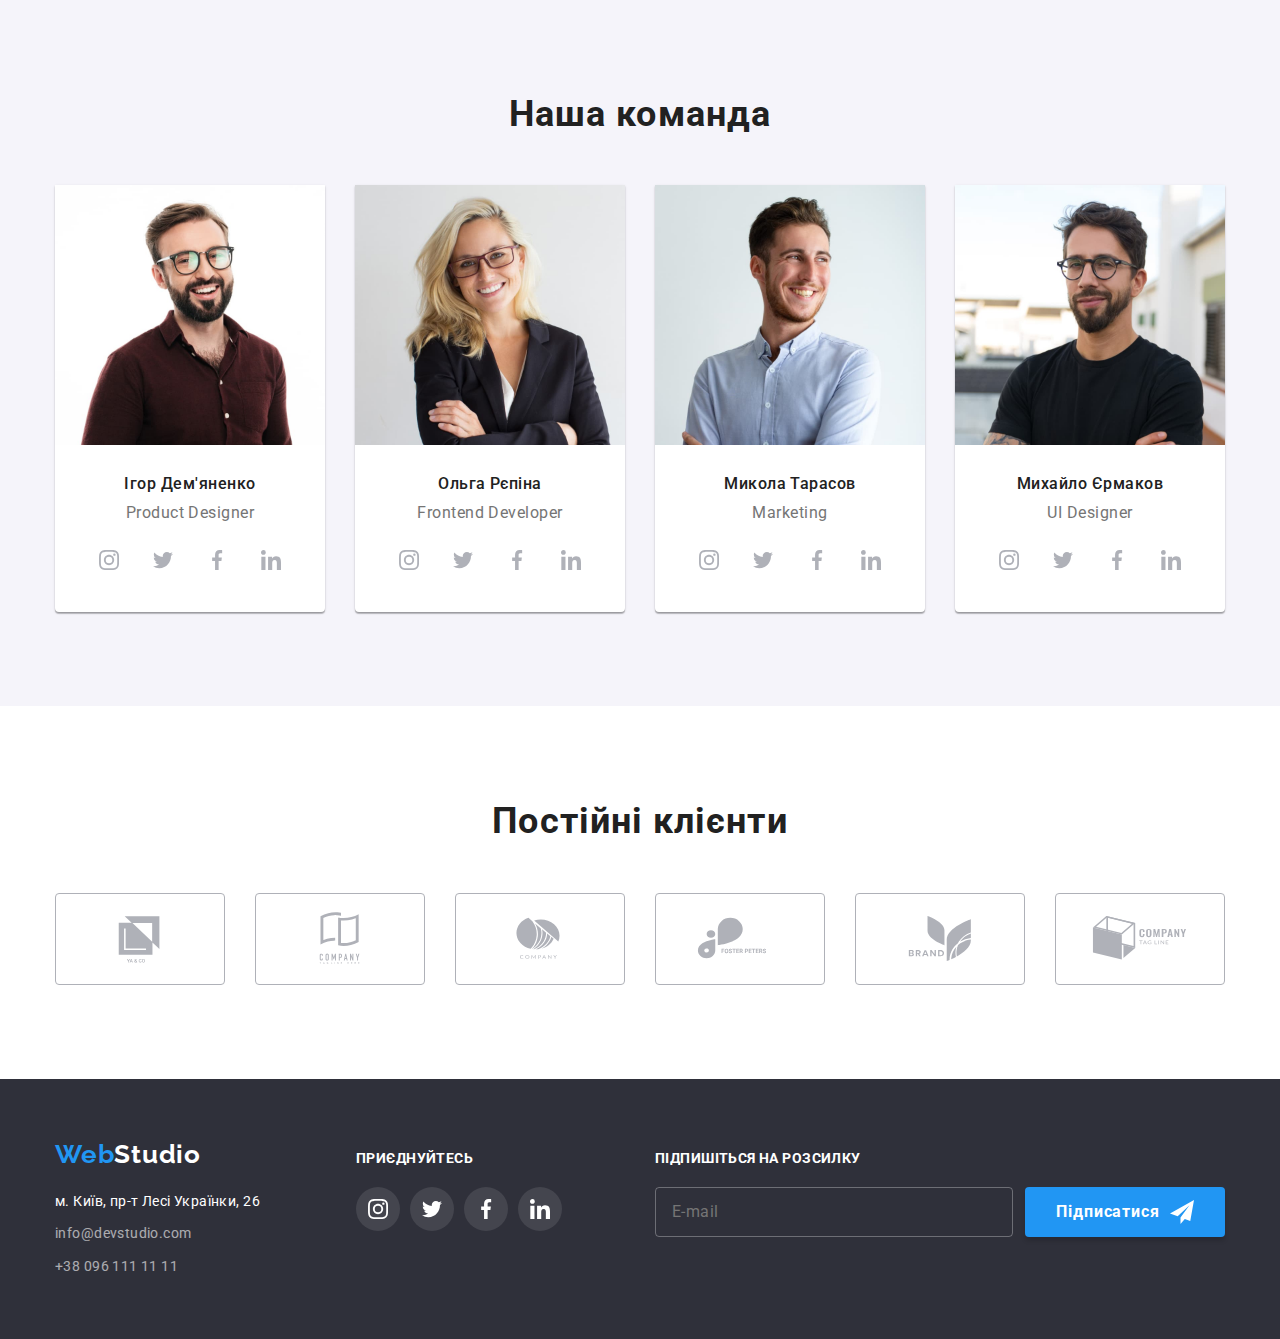
==== commit 794e4605: "init" ====
--- a/index.html
+++ b/index.html
@@ -18,7 +18,7 @@
     <link rel="stylesheet" href="./css/main.min.css" />
   </head>
   <body>
-    <!-- <header class="header">
+    <header class="header">
       <div class="container">
         <nav class="header-navigation">
           <a href="./index.html" class="header-logo link">
@@ -55,7 +55,59 @@
           </li>
         </ul>
       </div>
-    </header> -->
+      <button class="menu-open" type="button" data-menu-open>
+        <svg width="40" height="40">
+          <use href="./images/icons.svg#icon-menu_40px"></use>
+        </svg>
+      </button>
+      <div class="mobile-menu is-hidden" data-menu>
+        <div class="mobile-menu__container">
+          <div class="mobile-menu-top">
+             <button class="menu-close" type="button" data-menu-close>
+          <svg width="40" height="40">
+            <use href="./images/icons.svg#icon-close_40px"></use>
+          </svg>
+        </button>
+        <nav>
+          <ul class="mob-list list">
+            <li class="mob-list__item">
+              <a class="mob-list__link link current" href="./index.html"
+                >Студія</a
+              >
+            </li>
+            <li class="mob-list__item">
+              <a class="header-link link" href="./portfolio.html">Портфоліо</a>
+            </li>
+            <li class="mob-list__item">
+              <a class="mob-list__link link" href="#">Контакти</a>
+            </li>
+          </ul>
+        </nav>
+          </div>
+          <div class="mobile-menu-bottom">
+              <ul class="mob-cont-list list">
+            <li class="mob-cont-list__item">
+            <a class="mob-cont-list__tel link" href="tel:+380961111111"
+              >
+              +38 096 111 11 11</a
+            >
+          </li>
+          <li class="mob-cont-list__item">
+            <a class="mob-cont-list__mail link" href="mailto:info@devstudio.com">
+              info@devstudio.com</a
+            >
+          </li>
+        </ul>
+        <ul class="soc-network list">
+          <li class="soc-network__item">Instagram</li>
+          <li class="soc-network__item">Twitter</li>
+          <li class="soc-network__item">Facebook</li>
+          <li class="soc-network__item">LinkedIn</li>
+        </ul>
+          </div>
+        </div>
+      </div>
+    </header>
     <main>
       <section class="hero">
         <div class="container hero__container">
@@ -415,7 +467,7 @@
           </ul>
         </div>
       </section>
-       <section class="section clients">
+      <section class="section clients">
         <div class="container section__container">
           <h2 class="section__title">Постійні клієнти</h2>
           <ul class="clients-list list">
@@ -495,7 +547,7 @@
         </div>
       </section>
     </main>
-    <!-- <footer class="footer">
+    <footer class="footer">
       <div class="container">
         <div class="address-conteiner">
           <a class="footer-logo link" href="./index.html">
@@ -606,9 +658,9 @@
           </form>
         </div>
       </div>
-    </footer> -->
-    <!-- <div class="backdrop is-hidden" data-modal> --> -->
-      <!-- <div class="modal">
+    </footer>
+    <div class="backdrop is-hidden" data-modal>
+      <div class="modal">
         <button class="close-btn" type="button" data-modal-close>
           <svg class="icon-close" width="18" height="18">
             <use href="./images/icons.svg#icon-close-black"></use>
@@ -689,7 +741,8 @@
           <button class="send-btn btn" type="submit">Відправити</button>
         </form>
       </div>
-    </div> -->
+    </div>
     <script src="./js/modal.js"></script>
+    <script src="./js/mobile-menu.js"></script>
   </body>
 </html>
--- a/css/main.min.css
+++ b/css/main.min.css
@@ -1 +1 @@
-:root{--first-logo-color: #2196f3;--second-logo-color: #000000;--third-logo-color: #ffffff;--first-title-color: #ffffff;--second-title-color: #212121;--main-text-color: #757575;--main-background-color: #ffffff;--middle-background-color: #f5f4fa;--dark-background-color: #2f303a;--direction-background-color: #2f303acc;--hero-btn-text-color: #ffffff;--main-btn-text-color: #212121;--btn-background-color: #f5f4fa;--active-btn-text-color: #ffffff;--active-btn-background-color: #2196f3;--active-hero-btn-background-color: #188ce8;--hero-btn-background-color: #2196f3;--first--link-color: #212121;--second-link-color: #757575;--third-link-color: #ffffff;--active-link-color: #2196f3;--first-icon-colour: #afb1b8;--card-border: #eeeeee;--footer-icon-background-color: rgba(255, 255, 255, 0.1);--modal-input-text-color: #000000}h1,h2,h3,p,ul{margin-top:0;margin-bottom:0;padding-left:0}.card{display:block;width:100%;height:auto}.list{list-style:none}.link{text-decoration:none}body{font-family:Roboto,sans-serif;color:var(--main-text-color)}.container{margin:0 auto;padding-right:15px;padding-left:15px}@media screen and (min-width: 480px){.container{max-width:480px}}@media screen and (min-width: 768px){.container{max-width:768px}}@media screen and (min-width: 1200px){.container{max-width:1200px}}.section__title{font-size:28px;line-height:1.18;font-weight:700;letter-spacing:0.03em;color:var(--second-title-color);text-align:center;justify-content:center;margin-bottom:30px}@media screen and (min-width: 1200px){.section__title{font-size:36px;line-height:1.17;font-weight:700;letter-spacing:0.03em;margin-bottom:50px}}.title{font-size:14px;line-height:1.14;letter-spacing:0.03em;text-align:center;text-transform:uppercase;color:var(--first-title-color)}.section{padding-top:60px;padding-bottom:60px}@media screen and (min-width: 1200px){.section{padding-top:94px;padding-bottom:94px;margin-right:auto;margin-left:auto}}.section.no-padding-top{padding-top:0}.btn{font-family:inherit;display:inline-block;border:1px solid rgba(0,0,0,0);border-radius:4px;cursor:pointer}.header{border-bottom-width:1px;border-bottom-style:solid;border-bottom-color:#ececec}.header .container{display:flex;align-items:center;text-align:center}.header-navigation{display:flex}.header-logo{display:inline-block;padding-top:24px;padding-right:0;padding-bottom:25px;padding-left:0}.header-link{display:block;padding-top:32px;padding-bottom:32px;color:var(--first--link-color);transition-property:color;transition-duration:250ms;transition-timing-function:cubic-bezier(0.4, 0, 0.2, 1)}.header-link:hover,.header-link:focus{color:var(--active-link-color)}.top-contacts-list{padding-top:32px;padding-bottom:32px;display:flex;align-items:center;margin-left:auto}.header-list,.top-contacts-list{font-style:normal;font-size:14px;line-height:1.14;font-weight:500;letter-spacing:0.02em;display:flex;gap:50px}.top-contact-item{display:flex;justify-content:center;align-items:center}.header .current{color:var(--active-link-color);padding-bottom:0;position:relative;transform:translateY(1px)}.header .current::after{content:"";display:flex;background-color:currentColor;border-radius:2px;width:100%;height:4px;margin-top:28px;background-repeat:no-repeat}.top-email-link,.top-tel-link{color:var(--second-link-color);display:flex;align-items:center;gap:10px;transition-property:fill,color;transition-duration:250ms;transition-timing-function:cubic-bezier(0.4, 0, 0.2, 1)}.top-email-link:hover,.top-email-link:focus,.top-tel-link:hover,.top-tel-link:focus{color:var(--active-link-color);fill:var(--active-link-color)}.top-icon{display:flex;fill:currentColor}.header-list{margin-left:93px}.header-logo,.footer-logo,.studio,.studio-footer{font-family:"Raleway",sans-serif;text-decoration:none;font-size:26px;line-height:1.19;font-weight:700;letter-spacing:0.03em}.header-logo,.footer-logo{color:var(--first-logo-color)}.studio{color:var(--second-logo-color)}.studio-footer{color:var(--third-logo-color)}.hero{background-color:var(--dark-background-color);background-image:linear-gradient(rgba(47, 48, 58, 0.4), rgba(47, 48, 58, 0.4)),url(../images/img_backgraund.jpg);background-position:center;background-size:cover;background-repeat:no-repeat;text-align:center;max-width:1600px;margin:0 auto;padding-top:118px;padding-bottom:118px}@media screen and (min-width: 1200px){.hero{padding-top:200px;padding-bottom:200px}}.hero__title{text-transform:uppercase;color:var(--first-title-color);margin-bottom:30px;margin-left:auto;margin-right:auto;max-width:360px}@media screen and (min-width: 1200px){.hero__title{max-width:696px;font-size:44px;line-height:1.36;font-weight:900;letter-spacing:0.06em}}.hero__btn{font-size:16px;line-height:1.88;font-weight:700;letter-spacing:0.06em;font-style:normal;color:var(--hero-btn-text-color);background:var(--hero-btn-background-color);padding-top:10px;padding-right:24px;padding-bottom:10px;padding-left:24px;min-width:200px;transition-property:background-color;transition-duration:250ms;transition-timing-function:cubic-bezier(0.4, 0, 0.2, 1)}.hero__btn:hover,.hero__btn:focus{background-color:var(--active-hero-btn-background-color)}@media screen and (min-width: 1200px){.hero__btn{min-width:216px;padding-right:32px;padding-left:32px}}.card-list{display:flex;flex-wrap:wrap;gap:30px}.card-list__item{width:100%}@media screen and (min-width: 768px){.card-list__item{flex-basis:calc((100% - 30px)/2)}}@media screen and (min-width: 1200px){.card-list__item{flex-basis:calc((100% - 90px)/4)}}.card-list__icon{display:flex}.card-list__rectangle{display:flex;justify-content:center;align-items:center;width:100%;height:120px;background-color:var(--middle-background-color);border-radius:4px}.card-list__title{font-size:14px;line-height:1.14;font-weight:700;letter-spacing:0.03em;text-transform:uppercase;color:var(--second-title-color);margin-top:30px;text-align:center}@media screen and (min-width: 768px){.card-list__title{text-align:left}}.card-list__text{font-size:14px;line-height:1.71;letter-spacing:0.03em;margin-top:10px}@media screen and (max-width: 1199px){.direction{display:none}}.direction-item{position:relative}.direction-list{display:flex;gap:30px}.direction-title{background:var(--direction-background-color);display:flex;justify-content:center;align-items:center;height:70px;width:100%;position:absolute;bottom:0}.team{background-color:var(--middle-background-color)}.content-container{padding-top:30px;padding-bottom:24px}@media screen and (min-width: 1200px){.content-container{padding-bottom:30px}}.team-list{display:flex;flex-wrap:wrap;text-align:center;gap:30px}.teams-item{width:100%;background-color:var(--main-background-color);border-radius:0px 0px 4px 4px;box-shadow:0px 1px 3px rgba(0,0,0,.12),0px 1px 1px rgba(0,0,0,.14),0px 2px 1px rgba(0,0,0,.2)}@media screen and (min-width: 768px){.teams-item{width:calc((100% - 30px)/2)}}@media screen and (min-width: 1200px){.teams-item{width:calc((100% - 90px)/4)}}.team-members-name{font-size:16px;line-height:1.17;font-weight:500;letter-spacing:0.03em;color:var(--second-title-color)}.team-position{font-size:px;line-height:1.19;letter-spacing:0.03em;margin-top:10px}.social-network-list{display:flex;justify-content:center;align-items:center;margin-top:16px;gap:10px}.soc-network-item{width:44px;height:44px}.soc-network-link{width:100%;height:100%;border:0;border-radius:50%;display:flex;justify-content:center;align-items:center}.soc-net-icon{fill:var(--first-icon-colour)}.soc-network-link:hover .soc-net-icon,.soc-network-link:focus .soc-net-icon{fill:#fff}.soc-network-link .soc-net-icon{transition-property:fill;transition-duration:250ms;transition-timing-function:cubic-bezier(0.4, 0, 0.2, 1)}.clients-list{display:flex;flex-wrap:wrap;display:flex;justify-content:center;align-items:center;gap:30px}.clients-list__item{display:flex;height:92px;width:calc((100% - 30px)/2)}@media screen and (min-width: 768px){.clients-list__item{width:calc((100% - 60px)/3)}}@media screen and (min-width: 1200px){.clients-list__item{width:calc((100% - 150px)/6)}}.clients-list__link{display:flex;justify-content:center;align-items:center;width:100%;height:100%;color:var(--first-icon-colour);border:1px solid var(--first-icon-colour);border-radius:4px;transition-property:border;transition-duration:250ms;transition-timing-function:cubic-bezier(0.4, 0, 0.2, 1)}.clients-list__link:hover,.clients-list__link:focus{border:1px solid var(--active-link-color)}.clients-list__link .clients-list__logo{transition-property:fill;transition-duration:250ms;transition-timing-function:cubic-bezier(0.4, 0, 0.2, 1)}.clients-list__logo{fill:currentColor}.clients-list__link:hover .clients-list__logo,.clients-list__link:focus .clients-list__logo{fill:var(--active-link-color)}.footer .container{display:flex;align-items:baseline}.footer{background-color:var(--dark-background-color);padding-top:60px;padding-bottom:60px}.footer-list{font-style:normal}.address-conteiner{width:231px}.footer-item{font-size:14px;line-height:1.71;letter-spacing:0.03em;display:block}.footer-item:not(:last-child){display:block;margin-bottom:9px}.footer-link{color:var(--third-link-color)}.footer-link-mail,.footer-link-tel{color:var(--third-link-color);opacity:.6}.footer-link,.footer-link-mail,.footer-link-tel{transition-property:color;transition-duration:250ms;transition-timing-function:cubic-bezier(0.4, 0, 0.2, 1)}.footer-link:hover,.footer-link:focus,.footer-link-mail:hover,.footer-link-mail:focus,.footer-link-tel:hover,.footer-link-tel:focus{color:var(--active-link-color)}.footer-logo{display:block;margin-bottom:20px}.footer-soc-net-container{margin-left:70px;max-width:206px}.footer-title{font-size:14px;line-height:1.14;letter-spacing:0.03em;text-transform:uppercase;color:#fff;display:flex;align-items:baseline;margin-bottom:20px}.soc-network-item .footer-icon-link{background-color:var(--footer-icon-background-color);color:#fff}.footer-icon-link .soc-net-icon{fill:currentColor}.soc-network-link{transition-property:background-color;transition-duration:250ms;transition-timing-function:cubic-bezier(0.4, 0, 0.2, 1)}.soc-network-link:hover,.soc-network-link:focus{background-color:var(--active-link-color)}.subscribe{margin-left:93px}.subscribe-button{font-style:normal;font-size:16px;line-height:1.88;font-weight:700;letter-spacing:0.06em;color:#fff;padding:10px 28px;min-width:200px;border-width:0;display:flex;justify-content:center;align-items:center;background:var(--active-btn-background-color);box-shadow:0px 4px 4px rgba(0,0,0,.15)}.icon-send{fill:#fff;margin-left:10px}.footer-mail-input{font-size:16px;line-height:1.25;letter-spacing:0.03em;display:flex;align-items:center;min-width:358px;height:50px;border:1px solid rgba(255,255,255,.3);border-radius:4px;color:rgba(255,255,255,.6);padding-left:16px;background-color:rgba(0,0,0,0);outline:none}.subscribe-form{display:flex;gap:12px}.backdrop{position:fixed;width:100%;height:100%;background-color:rgba(0,0,0,.2);top:0;transition-property:transform,visibility,opacity;transition-duration:250ms;transform:scale(1)}.modal{width:528px;min-height:581px;background-color:var(--main-background-color);box-shadow:0px 1px 3px rgba(0,0,0,.12),0px 1px 1px rgba(0,0,0,.14),0px 2px 1px rgba(0,0,0,.2);border-radius:4px;position:absolute;top:50%;left:50%;transform:translate(-50%, -50%);transition:transrorm 250ms cubic-bezier(0.4, 0, 0.2, 1);padding:40px}.close-btn{height:30px;width:30px;position:absolute;top:8px;right:8px;border-radius:50%;border:1px solid rgba(0,0,0,.1);background-color:var(--main-background-color);display:flex;justify-content:center;align-items:center;cursor:pointer}.close-btn .icon-close,.close-btn .icon-close{transition-property:fill;transition-duration:250ms;transition-timing-function:cubic-bezier(0.4, 0, 0.2, 1)}.close-btn:hover .icon-close,.close-btn:focus .icon-close{fill:var(--active-link-color)}.is-hidden{visibility:hidden;opacity:0;pointer-events:none;transition-property:transform,visibility,opacity;transition-duration:250ms;transition-timing-function:cubic-bezier(0.4, 0, 0.2, 1);transform:scale(1.5)}.modal-title{font-size:20px;line-height:1.15;font-weight:700;letter-spacing:0.03em;text-align:center;color:var(--second-title-color);margin-bottom:11px}.modal-field{margin-bottom:10px}.modal-input{width:100%;height:40px;border:1px solid rgba(33,33,33,.2);border-radius:4px;font-size:12px;line-height:1.17;letter-spacing:0.01em;outline:rgba(0,0,0,0);padding-left:42px;transition-property:color,border-color;transition-duration:250ms;transition-timing-function:cubic-bezier(0.4, 0, 0.2, 1)}.modal-input:focus,.modal-text:focus{border-color:#2196f3;color:var(--modal-input-text-color)}.modal-input:focus+.modal-input-icon{fill:#2196f3}.modal-label{font-size:12px;line-height:1.17;letter-spacing:0.01em;color:#757575}.send-btn{font-size:16px;line-height:1.88;font-weight:700;letter-spacing:0.06em;display:flex;align-items:center;text-align:center;color:#fff;background-color:#2196f3;box-shadow:0px 4px 4px rgba(0,0,0,.15);border-radius:4px;padding:10px 52px;margin:0 auto;margin-top:30px;transition-property:background-color;transition-duration:250ms;transition-timing-function:cubic-bezier(0.4, 0, 0.2, 1)}.send-btn:hover,.send-btn:focus{background-color:#188ce8}.input-wrap{position:relative;margin-top:4px}.modal-input-icon{position:absolute;top:50%;left:12px;transform:translateY(-50%)}.modal-text{width:100%;height:120px;border:1px solid rgba(33,33,33,.2);border-radius:4px;outline:rgba(0,0,0,0);font-size:12px;line-height:1.17;letter-spacing:0.01em;padding:12px 16px;resize:none;color:rgba(117,117,117,.5)}.check-text{font-size:14px;line-height:1.71em;letter-spacing:.03em;color:var(--main-text-color);display:flex;justify-content:center;align-items:center;position:relative;transition-property:color,border-color;transition-duration:250ms;transition-timing-function:cubic-bezier(0.4, 0, 0.2, 1)}.check-text span{width:16px;height:15px;border:2px solid #303030;border-radius:3px;margin-right:5px;display:flex;justify-content:center;align-items:center;fill:rgba(0,0,0,0)}.input-check:checked+.check-text span{background-color:#2196f3;border:rgba(0,0,0,0);fill:#fff}input-check:focus+.check-text span{transition-property:border-color;transition-duration:250ms;transition-timing-function:cubic-bezier(0.4, 0, 0.2, 1)}.input-check:focus+.check-text span{border-color:#212121}.conditions-link{color:var(--active-link-color);text-decoration:underline;-webkit-text-decoration-skip-ink:none;text-decoration-skip-ink:none}.projects-filter{display:flex;justify-content:center;margin-bottom:50px}.filter-btn{font-size:16px;line-height:1.62;font-weight:500;letter-spacing:0.03em;background-color:var(--btn-background-color);color:var(--main-btn-text-color);border:0;padding-top:6px;padding-right:22px;padding-bottom:6px;padding-left:22px;transition-property:color,background-color,box-shadow;transition-duration:250ms;transition-timing-function:cubic-bezier(0.4, 0, 0.2, 1)}.filter-btn:hover,.filter-btn:focus{color:var(--active-btn-text-color);background-color:var(--active-btn-background-color);box-shadow:0px 3px 1px rgba(0,0,0,.1),0px 1px 2px rgba(0,0,0,.08),0px 2px 2px rgba(0,0,0,.12)}.filter-item{margin-left:8px}.filter-item:hover,.filter-item:focus{box-shadow:0px 1px 1px rgba(0,0,0,.12),0px 4px 4px rgba(0,0,0,.06),1px 4px 6px rgba(0,0,0,.16)}.project-item{width:calc((100% - 60px)/3);transition-property:box-shadow;transition-duration:250ms;transition-timing-function:cubic-bezier(0.4, 0, 0.2, 1)}.project-container{padding:20px 24px;border:1px solid var(--card-border);border-top:0}.projects-list{display:flex;flex-wrap:wrap;gap:30px}.project-item .hover-img-text{transition-property:transform;transition-duration:250ms;transition-timing-function:cubic-bezier(0.4, 0, 0.2, 1)}.project-img-wrap{position:relative;overflow:hidden}.hover-img-text{position:absolute;bottom:0;font-size:18px;line-height:1.56;letter-spacing:0.03sem;color:#fff;padding:63px 24px;background-color:rgba(33,150,243,.9);height:100%;transform:translateY(100%);transition:transform 250ms ease;overflow:auto}.project-item:hover .hover-img-text{transform:translateY(0)}.project-title{font-size:18px;line-height:2;font-weight:700;letter-spacing:0.06em;color:var(--second-title-color)}.project-direction{font-size:16px;line-height:1.88;letter-spacing:0.03em;margin-top:4px}/*# sourceMappingURL=main.min.css.map */+:root{--first-logo-color: #2196f3;--second-logo-color: #000000;--third-logo-color: #ffffff;--first-title-color: #ffffff;--second-title-color: #212121;--main-text-color: #757575;--main-background-color: #ffffff;--middle-background-color: #f5f4fa;--dark-background-color: #2f303a;--direction-background-color: #2f303acc;--hero-btn-text-color: #ffffff;--main-btn-text-color: #212121;--btn-background-color: #f5f4fa;--active-btn-text-color: #ffffff;--active-btn-background-color: #2196f3;--active-hero-btn-background-color: #188ce8;--hero-btn-background-color: #2196f3;--first--link-color: #212121;--second-link-color: #757575;--third-link-color: #ffffff;--active-link-color: #2196f3;--first-icon-colour: #afb1b8;--card-border: #eeeeee;--footer-icon-background-color: rgba(255, 255, 255, 0.1);--modal-input-text-color: #000000}h1,h2,h3,p,ul{margin-top:0;margin-bottom:0;padding-left:0}.card{display:block;width:100%;height:auto}.list{list-style:none}.link{text-decoration:none}body{font-family:Roboto,sans-serif;color:var(--main-text-color)}.container{margin:0 auto;padding-right:15px;padding-left:15px}@media screen and (min-width: 480px){.container{max-width:480px}}@media screen and (min-width: 768px){.container{max-width:768px}}@media screen and (min-width: 1200px){.container{max-width:1200px}}.no-scroll{overflow:hidden}.section__title{font-size:28px;line-height:1.18;font-weight:700;letter-spacing:0.03em;color:var(--second-title-color);text-align:center;justify-content:center;margin-bottom:30px}@media screen and (min-width: 1200px){.section__title{font-size:36px;line-height:1.17;font-weight:700;letter-spacing:0.03em;margin-bottom:50px}}.title{font-size:14px;line-height:1.14;letter-spacing:0.03em;text-align:center;text-transform:uppercase;color:var(--first-title-color)}.section{padding-top:60px;padding-bottom:60px}@media screen and (min-width: 1200px){.section{padding-top:94px;padding-bottom:94px;margin-right:auto;margin-left:auto}}.section.no-padding-top{padding-top:0}.btn{font-family:inherit;display:inline-block;border:1px solid rgba(0,0,0,0);border-radius:4px;cursor:pointer}.header{border-bottom-width:1px;border-bottom-style:solid;border-bottom-color:#ececec}.header .container{display:flex;align-items:center;text-align:center}.header-navigation{display:flex}.header-logo{display:inline-block;padding:16px 0 16px 15px;padding-top:24px;padding-right:0;padding-bottom:25px;padding-left:0}@media screen and (min-width: 768px){.header-logo{padding:26px 0 26px 15px}}@media screen and (min-width: 1200px){.header-logo{padding:24px 0 25px 0}}.header-link{display:block;padding-top:32px;padding-bottom:32px;color:var(--first--link-color);transition-property:color;transition-duration:250ms;transition-timing-function:cubic-bezier(0.4, 0, 0.2, 1)}.header-link:hover,.header-link:focus{color:var(--active-link-color)}.header-list,.top-contacts-list{display:none}@media screen and (min-width: 768px){.header-list,.top-contacts-list{font-style:normal;font-size:14px;line-height:1.14;font-weight:500;letter-spacing:0.02em;display:flex;gap:50px}}.top-contacts-list{display:none}@media screen and (min-width: 768px){.top-contacts-list{display:flex;padding:21px 15px 21px 0;margin-left:auto;flex-direction:column;gap:10px}}@media screen and (min-width: 1200px){.top-contacts-list{flex-direction:row;padding-top:32px;padding-bottom:32px;display:flex;align-items:center}}.top-contact-item{display:flex;align-items:center}@media screen and (min-width: 1200px){.top-contact-item{display:flex;justify-content:center;align-items:center}}.header .current{color:var(--active-link-color);padding-bottom:0;position:relative;transform:translateY(1px)}@media screen and (min-width: 768px){.header .current::after{content:"";display:flex;background-color:currentColor;border-radius:2px;width:100%;height:4px;margin-top:28px;background-repeat:no-repeat}}.top-email-link,.top-tel-link{color:var(--second-link-color);display:flex;align-items:center;transition-property:fill,color;transition-duration:250ms;transition-timing-function:cubic-bezier(0.4, 0, 0.2, 1);gap:8px}.top-email-link:hover,.top-email-link:focus,.top-tel-link:hover,.top-tel-link:focus{color:var(--active-link-color);fill:var(--active-link-color)}@media screen and (min-width: 1200px){.top-email-link,.top-tel-link{gap:10px}}.top-icon{display:flex;fill:currentColor}.header-list{margin-left:93px}.menu-open{position:absolute;background-color:rgba(0,0,0,0);border:none;margin-left:auto;top:10px;right:15px}@media screen and (min-width: 768px){.menu-open{display:none}}.mobile-menu{width:100vw;height:100vh;background-color:#fff;top:0;position:fixed;z-index:1;padding:48px 40px}.mobile-menu__container{height:100%;display:flex;flex-direction:column;justify-content:space-between}.mob-list{font-size:40px;line-height:1.18;font-weight:500;letter-spacing:0.02em;text-align:left}.mob-list__item:not(:last-child){margin-bottom:32px}.mob-list__link{color:#212121}.mob-cont-list{margin-top:32px;display:flex;flex-wrap:wrap;gap:32px}.mob-cont-list__tel{font-size:34px;line-height:1.18;font-weight:500;letter-spacing:0.02em;color:#2196f3}.mob-cont-list__mail{font-size:24px;line-height:1.17;font-weight:500;letter-spacing:0.02em;color:#757575}.menu-close{position:absolute;top:10px;right:15px;background-color:rgba(0,0,0,0);border:none}.soc-network{display:flex;gap:10px;margin-top:64px;font-size:18px;line-height:1.22;font-weight:500;letter-spacing:0.02em;color:#2196f3}.soc-network__item:not(:last-child){display:flex;padding-right:10px;border-right:1px solid rgba(33,33,33,.2)}.header-logo,.footer-logo,.studio,.studio-footer{font-family:"Raleway",sans-serif;text-decoration:none;font-size:26px;line-height:1.19;font-weight:700;letter-spacing:0.03em}.header-logo,.footer-logo{color:var(--first-logo-color)}.studio{color:var(--second-logo-color)}.studio-footer{color:var(--third-logo-color)}.hero{background-color:var(--dark-background-color);background-image:linear-gradient(rgba(47, 48, 58, 0.4), rgba(47, 48, 58, 0.4)),url(../images/img_backgraund.jpg);background-position:center;background-size:cover;background-repeat:no-repeat;text-align:center;max-width:1600px;margin:0 auto;padding-top:118px;padding-bottom:118px}@media screen and (min-width: 1200px){.hero{padding-top:200px;padding-bottom:200px}}.hero__title{text-transform:uppercase;color:var(--first-title-color);margin-bottom:30px;margin-left:auto;margin-right:auto;max-width:360px}@media screen and (min-width: 1200px){.hero__title{max-width:696px;font-size:44px;line-height:1.36;font-weight:900;letter-spacing:0.06em}}.hero__btn{font-size:16px;line-height:1.88;font-weight:700;letter-spacing:0.06em;font-style:normal;color:var(--hero-btn-text-color);background:var(--hero-btn-background-color);padding-top:10px;padding-right:24px;padding-bottom:10px;padding-left:24px;min-width:200px;transition-property:background-color;transition-duration:250ms;transition-timing-function:cubic-bezier(0.4, 0, 0.2, 1)}.hero__btn:hover,.hero__btn:focus{background-color:var(--active-hero-btn-background-color)}@media screen and (min-width: 1200px){.hero__btn{min-width:216px;padding-right:32px;padding-left:32px}}.card-list{display:flex;flex-wrap:wrap;gap:30px}.card-list__item{width:100%}@media screen and (min-width: 768px){.card-list__item{flex-basis:calc((100% - 30px)/2)}}@media screen and (min-width: 1200px){.card-list__item{flex-basis:calc((100% - 90px)/4)}}.card-list__icon{display:flex}.card-list__rectangle{display:flex;justify-content:center;align-items:center;width:100%;height:120px;background-color:var(--middle-background-color);border-radius:4px}.card-list__title{font-size:14px;line-height:1.14;font-weight:700;letter-spacing:0.03em;text-transform:uppercase;color:var(--second-title-color);margin-top:30px;text-align:center}@media screen and (min-width: 768px){.card-list__title{text-align:left}}.card-list__text{font-size:14px;line-height:1.71;letter-spacing:0.03em;margin-top:10px}@media screen and (max-width: 1199px){.direction{display:none}}.direction-item{position:relative}.direction-list{display:flex;gap:30px}.direction-title{background:var(--direction-background-color);display:flex;justify-content:center;align-items:center;height:70px;width:100%;position:absolute;bottom:0}.team{background-color:var(--middle-background-color)}.content-container{padding-top:30px;padding-bottom:24px}@media screen and (min-width: 1200px){.content-container{padding-bottom:30px}}.team-list{display:flex;flex-wrap:wrap;text-align:center;gap:30px}.teams-item{width:100%;background-color:var(--main-background-color);border-radius:0px 0px 4px 4px;box-shadow:0px 1px 3px rgba(0,0,0,.12),0px 1px 1px rgba(0,0,0,.14),0px 2px 1px rgba(0,0,0,.2)}@media screen and (min-width: 768px){.teams-item{width:calc((100% - 30px)/2)}}@media screen and (min-width: 1200px){.teams-item{width:calc((100% - 90px)/4)}}.team-members-name{font-size:16px;line-height:1.17;font-weight:500;letter-spacing:0.03em;color:var(--second-title-color)}.team-position{font-size:px;line-height:1.19;letter-spacing:0.03em;margin-top:10px}.social-network-list{display:flex;justify-content:center;align-items:center;margin-top:16px;gap:10px}.soc-network-item{width:44px;height:44px}.soc-network-link{width:100%;height:100%;border:0;border-radius:50%;display:flex;justify-content:center;align-items:center}.soc-net-icon{fill:var(--first-icon-colour)}.soc-network-link:hover .soc-net-icon,.soc-network-link:focus .soc-net-icon{fill:#fff}.soc-network-link .soc-net-icon{transition-property:fill;transition-duration:250ms;transition-timing-function:cubic-bezier(0.4, 0, 0.2, 1)}.clients-list{display:flex;flex-wrap:wrap;display:flex;justify-content:center;align-items:center;gap:30px}.clients-list__item{display:flex;height:92px;width:calc((100% - 30px)/2)}@media screen and (min-width: 768px){.clients-list__item{width:calc((100% - 60px)/3)}}@media screen and (min-width: 1200px){.clients-list__item{width:calc((100% - 150px)/6)}}.clients-list__link{display:flex;justify-content:center;align-items:center;width:100%;height:100%;color:var(--first-icon-colour);border:1px solid var(--first-icon-colour);border-radius:4px;transition-property:border;transition-duration:250ms;transition-timing-function:cubic-bezier(0.4, 0, 0.2, 1)}.clients-list__link:hover,.clients-list__link:focus{border:1px solid var(--active-link-color)}.clients-list__link .clients-list__logo{transition-property:fill;transition-duration:250ms;transition-timing-function:cubic-bezier(0.4, 0, 0.2, 1)}.clients-list__logo{fill:currentColor}.clients-list__link:hover .clients-list__logo,.clients-list__link:focus .clients-list__logo{fill:var(--active-link-color)}.footer .container{display:flex;align-items:baseline}.footer{background-color:var(--dark-background-color);padding-top:60px;padding-bottom:60px}.footer-list{font-style:normal}.address-conteiner{width:231px}.footer-item{font-size:14px;line-height:1.71;letter-spacing:0.03em;display:block}.footer-item:not(:last-child){display:block;margin-bottom:9px}.footer-link{color:var(--third-link-color)}.footer-link-mail,.footer-link-tel{color:var(--third-link-color);opacity:.6}.footer-link,.footer-link-mail,.footer-link-tel{transition-property:color;transition-duration:250ms;transition-timing-function:cubic-bezier(0.4, 0, 0.2, 1)}.footer-link:hover,.footer-link:focus,.footer-link-mail:hover,.footer-link-mail:focus,.footer-link-tel:hover,.footer-link-tel:focus{color:var(--active-link-color)}.footer-logo{display:block;margin-bottom:20px}.footer-soc-net-container{margin-left:70px;max-width:206px}.footer-title{font-size:14px;line-height:1.14;letter-spacing:0.03em;text-transform:uppercase;color:#fff;display:flex;align-items:baseline;margin-bottom:20px}.soc-network-item .footer-icon-link{background-color:var(--footer-icon-background-color);color:#fff}.footer-icon-link .soc-net-icon{fill:currentColor}.soc-network-link{transition-property:background-color;transition-duration:250ms;transition-timing-function:cubic-bezier(0.4, 0, 0.2, 1)}.soc-network-link:hover,.soc-network-link:focus{background-color:var(--active-link-color)}.subscribe{margin-left:93px}.subscribe-button{font-style:normal;font-size:16px;line-height:1.88;font-weight:700;letter-spacing:0.06em;color:#fff;padding:10px 28px;min-width:200px;border-width:0;display:flex;justify-content:center;align-items:center;background:var(--active-btn-background-color);box-shadow:0px 4px 4px rgba(0,0,0,.15)}.icon-send{fill:#fff;margin-left:10px}.footer-mail-input{font-size:16px;line-height:1.25;letter-spacing:0.03em;display:flex;align-items:center;min-width:358px;height:50px;border:1px solid rgba(255,255,255,.3);border-radius:4px;color:rgba(255,255,255,.6);padding-left:16px;background-color:rgba(0,0,0,0);outline:none}.subscribe-form{display:flex;gap:12px}.backdrop{position:fixed;width:100%;height:100%;background-color:rgba(0,0,0,.2);top:0;transition-property:transform,visibility,opacity;transition-duration:250ms;transform:scale(1)}.modal{background-color:var(--main-background-color);box-shadow:0px 1px 3px rgba(0,0,0,.12),0px 1px 1px rgba(0,0,0,.14),0px 2px 1px rgba(0,0,0,.2);border-radius:4px;position:absolute;top:50%;left:50%;transform:translate(-50%, -50%);transition:transrorm 250ms cubic-bezier(0.4, 0, 0.2, 1);padding:40px}@media screen and (min-width: 480px){.modal{min-width:450px;min-height:581px}}@media screen and (min-width: 1200px){.modal{max-width:528px;min-height:609px}}.close-btn{height:30px;width:30px;position:absolute;top:8px;right:8px;border-radius:50%;border:1px solid rgba(0,0,0,.1);background-color:var(--main-background-color);display:flex;justify-content:center;align-items:center;cursor:pointer}.close-btn .icon-close,.close-btn .icon-close{transition-property:fill;transition-duration:250ms;transition-timing-function:cubic-bezier(0.4, 0, 0.2, 1)}.close-btn:hover .icon-close,.close-btn:focus .icon-close{fill:var(--active-link-color)}.is-hidden{visibility:hidden;opacity:0;pointer-events:none;transition-property:transform,visibility,opacity;transition-duration:250ms;transition-timing-function:cubic-bezier(0.4, 0, 0.2, 1);transform:scale(1.5)}.modal-title{font-size:20px;line-height:1.15;font-weight:700;letter-spacing:0.03em;text-align:center;color:var(--second-title-color);margin-bottom:11px}.modal-field{margin-bottom:10px}.modal-input{width:100%;height:40px;border:1px solid rgba(33,33,33,.2);border-radius:4px;font-size:12px;line-height:1.17;letter-spacing:0.01em;outline:rgba(0,0,0,0);padding-left:42px;transition-property:color,border-color;transition-duration:250ms;transition-timing-function:cubic-bezier(0.4, 0, 0.2, 1)}.modal-input:focus,.modal-text:focus{border-color:#2196f3;color:var(--modal-input-text-color)}.modal-input:focus+.modal-input-icon{fill:#2196f3}.modal-label{font-size:12px;line-height:1.17;letter-spacing:0.01em;color:#757575}.send-btn{font-size:16px;line-height:1.88;font-weight:700;letter-spacing:0.06em;display:flex;align-items:center;text-align:center;color:#fff;background-color:#2196f3;box-shadow:0px 4px 4px rgba(0,0,0,.15);border-radius:4px;padding:10px 52px;margin:0 auto;margin-top:31px;transition-property:background-color;transition-duration:250ms;transition-timing-function:cubic-bezier(0.4, 0, 0.2, 1)}.send-btn:hover,.send-btn:focus{background-color:#188ce8}@media screen and (min-width: 1200px){.send-btn{margin-top:30px}}.input-wrap{position:relative;margin-top:4px}.modal-input-icon{position:absolute;top:50%;left:12px;transform:translateY(-50%)}.modal-text{width:100%;height:120px;border:1px solid rgba(33,33,33,.2);border-radius:4px;outline:rgba(0,0,0,0);font-size:12px;line-height:1.17;letter-spacing:0.01em;padding:12px 16px;resize:none;color:rgba(117,117,117,.5)}.check-text{color:var(--main-text-color);display:flex;justify-content:center;align-items:center;position:relative;transition-property:color,border-color;transition-duration:250ms;transition-timing-function:cubic-bezier(0.4, 0, 0.2, 1);font-size:12px;line-height:1.17;letter-spacing:0.03em}@media screen and (min-width: 1200px){.check-text{font-size:14px;line-height:1.71;letter-spacing:0.03em}}.check-text span{width:16px;height:15px;border:2px solid #303030;border-radius:3px;margin-right:5px;display:flex;justify-content:center;align-items:center;fill:rgba(0,0,0,0)}.input-check:checked+.check-text span{background-color:#2196f3;border:rgba(0,0,0,0);fill:#fff}input-check:focus+.check-text span{transition-property:border-color;transition-duration:250ms;transition-timing-function:cubic-bezier(0.4, 0, 0.2, 1)}.input-check:focus+.check-text span{border-color:#212121}.conditions-link{color:var(--active-link-color);text-decoration:underline;-webkit-text-decoration-skip-ink:none;text-decoration-skip-ink:none}.projects-filter{display:flex;justify-content:center;margin-bottom:50px}.filter-btn{font-size:16px;line-height:1.62;font-weight:500;letter-spacing:0.03em;background-color:var(--btn-background-color);color:var(--main-btn-text-color);border:0;padding-top:6px;padding-right:22px;padding-bottom:6px;padding-left:22px;transition-property:color,background-color,box-shadow;transition-duration:250ms;transition-timing-function:cubic-bezier(0.4, 0, 0.2, 1)}.filter-btn:hover,.filter-btn:focus{color:var(--active-btn-text-color);background-color:var(--active-btn-background-color);box-shadow:0px 3px 1px rgba(0,0,0,.1),0px 1px 2px rgba(0,0,0,.08),0px 2px 2px rgba(0,0,0,.12)}.filter-item{margin-left:8px}.filter-item:hover,.filter-item:focus{box-shadow:0px 1px 1px rgba(0,0,0,.12),0px 4px 4px rgba(0,0,0,.06),1px 4px 6px rgba(0,0,0,.16)}.project-item{width:calc((100% - 60px)/3);transition-property:box-shadow;transition-duration:250ms;transition-timing-function:cubic-bezier(0.4, 0, 0.2, 1)}.project-container{padding:20px 24px;border:1px solid var(--card-border);border-top:0}.projects-list{display:flex;flex-wrap:wrap;gap:30px}.project-item .hover-img-text{transition-property:transform;transition-duration:250ms;transition-timing-function:cubic-bezier(0.4, 0, 0.2, 1)}.project-img-wrap{position:relative;overflow:hidden}.hover-img-text{position:absolute;bottom:0;font-size:18px;line-height:1.56;letter-spacing:0.03sem;color:#fff;padding:63px 24px;background-color:rgba(33,150,243,.9);height:100%;transform:translateY(100%);transition:transform 250ms ease;overflow:auto}.project-item:hover .hover-img-text{transform:translateY(0)}.project-title{font-size:18px;line-height:2;font-weight:700;letter-spacing:0.06em;color:var(--second-title-color)}.project-direction{font-size:16px;line-height:1.88;letter-spacing:0.03em;margin-top:4px}/*# sourceMappingURL=main.min.css.map */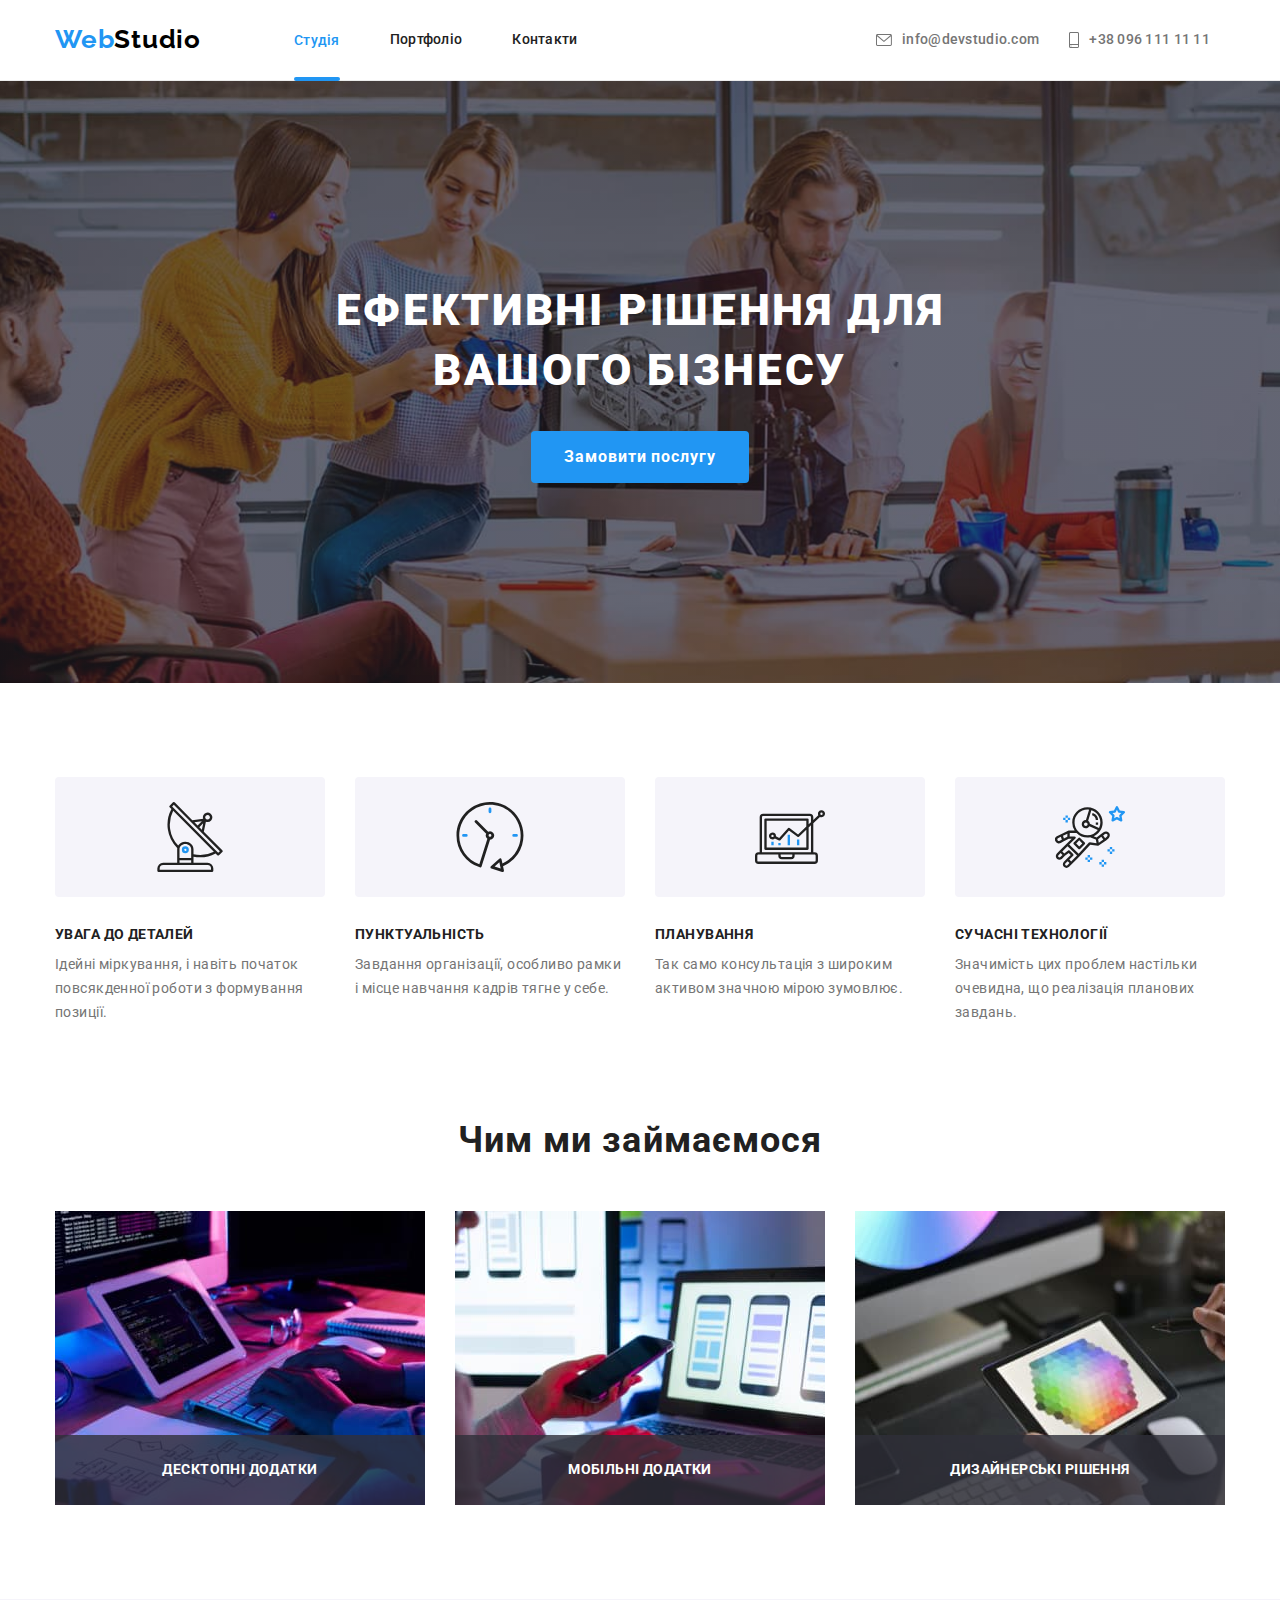
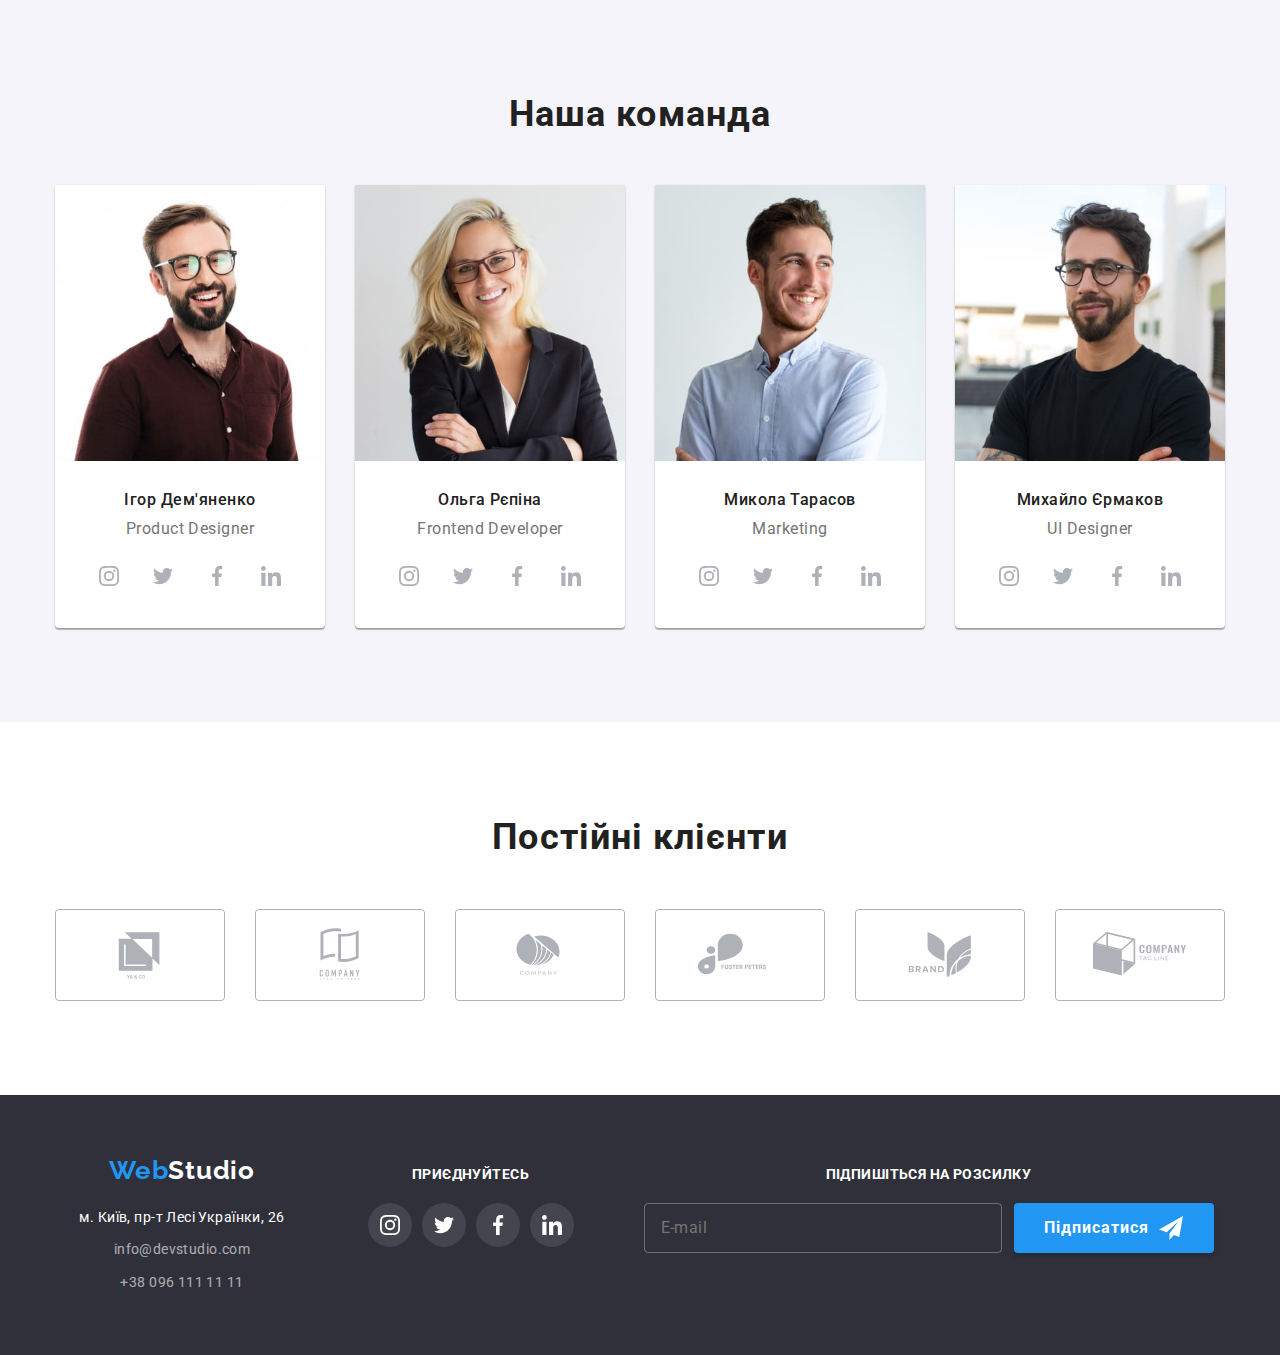
==== commit ae5fcaca: "init" ====
--- a/index.html
+++ b/index.html
@@ -63,47 +63,75 @@
       <div class="mobile-menu is-hidden" data-menu>
         <div class="mobile-menu__container">
           <div class="mobile-menu-top">
-             <button class="menu-close" type="button" data-menu-close>
-          <svg width="40" height="40">
-            <use href="./images/icons.svg#icon-close_40px"></use>
-          </svg>
-        </button>
-        <nav>
-          <ul class="mob-list list">
-            <li class="mob-list__item">
-              <a class="mob-list__link link current" href="./index.html"
-                >Студія</a
-              >
-            </li>
-            <li class="mob-list__item">
-              <a class="header-link link" href="./portfolio.html">Портфоліо</a>
-            </li>
-            <li class="mob-list__item">
-              <a class="mob-list__link link" href="#">Контакти</a>
-            </li>
-          </ul>
-        </nav>
+            <button class="menu-close" type="button" data-menu-close>
+              <svg width="40" height="40">
+                <use href="./images/icons.svg#icon-close_40px"></use>
+              </svg>
+            </button>
+            <nav>
+              <ul class="mob-list list">
+                <li class="mob-list__item">
+                  <a class="mob-list__link link" href="./index.html"
+                    >Студія</a
+                  >
+                </li>
+                <li class="mob-list__item">
+                  <a class="mob-list__link link" href="./portfolio.html"
+                    >Портфоліо</a
+                  >
+                </li>
+                <li class="mob-list__item">
+                  <a class="mob-list__link link" href="#">Контакти</a>
+                </li>
+              </ul>
+            </nav>
           </div>
           <div class="mobile-menu-bottom">
-              <ul class="mob-cont-list list">
-            <li class="mob-cont-list__item">
-            <a class="mob-cont-list__tel link" href="tel:+380961111111"
-              >
-              +38 096 111 11 11</a
-            >
-          </li>
-          <li class="mob-cont-list__item">
-            <a class="mob-cont-list__mail link" href="mailto:info@devstudio.com">
-              info@devstudio.com</a
-            >
-          </li>
-        </ul>
-        <ul class="soc-network list">
-          <li class="soc-network__item">Instagram</li>
-          <li class="soc-network__item">Twitter</li>
-          <li class="soc-network__item">Facebook</li>
-          <li class="soc-network__item">LinkedIn</li>
-        </ul>
+            <ul class="mob-cont-list list">
+              <li class="mob-cont-list__item">
+                <a class="mob-cont-list__tel link" href="tel:+380961111111">
+                  +38 096 111 11 11</a
+                >
+              </li>
+              <li class="mob-cont-list__item">
+                <a
+                  class="mob-cont-list__mail link"
+                  href="mailto:info@devstudio.com"
+                >
+                  info@devstudio.com</a
+                >
+              </li>
+            </ul>
+            <ul class="soc-network list">
+              <li class="soc-network__item">
+                <a class="link"
+                  href="#"
+                  target="_blank"
+                  rel="noopener noreferrer nofollow"
+                >Instagram</a>
+              </li>
+              <li class="soc-network__item">
+                <a class="link"
+                  href="#"
+                  target="_blank"
+                  rel="noopener noreferrer nofollow"
+                >Twitter</a>
+              </li>
+              <li class="soc-network__item">
+                <a class="link"
+                  href="#"
+                  target="_blank"
+                  rel="noopener noreferrer nofollow"
+               >Facebook</a>
+              </li>
+              <li class="soc-network__item">
+                <a class="link"
+                  href="#"
+                  target="_blank"
+                  rel="noopener noreferrer nofollow"
+                >LinkedIn</a>
+              </li>
+            </ul>
           </div>
         </div>
       </div>
@@ -176,8 +204,15 @@
           <h2 class="section__title">Чим ми займаємося</h2>
           <ul class="direction-list list">
             <li class="direction-item">
+              <picture>
+                <source srcset="
+                ./images/direction-1-desk@1x.jpg 1x,
+                ./images/direction-1-desk@2x.jpg 2x
+                "
+                media="(min-width:1200)">
+              </picture>
               <img
-                src="./images/box_1.jpg"
+                src="./images/direction-1-desk@1x.jpg"
                 alt="Людина працює за комп’ютером"
                 width="370"
                 height="294"
@@ -186,8 +221,15 @@
               <h3 class="direction-title title">Десктопні додатки</h3>
             </li>
             <li class="direction-item">
+               <picture>
+                <source srcset="
+                ./images/direction-2-desk@1x.jpg 1x,
+                ./images/direction-2-desk@2x.jpg 2x
+                "
+                media="(min-width:1200)">
+              </picture>
               <img
-                src="./images/box_2.jpg"
+                src="./images/direction-2-desk@1x.jpg"
                 alt="Людина працює за комп’ютером"
                 width="370"
                 height="294"
@@ -196,8 +238,15 @@
               <h3 class="direction-title title">Мобільні додатки</h3>
             </li>
             <li class="direction-item">
+               <picture>
+                <source srcset="
+                ./images/direction-3-desk@1x.jpg 1x,
+                ./images/direction-3-desk@2x.jpg 2x
+                "
+                media="(min-width:1200)">
+              </picture>
               <img
-                src="./images/box_3.jpg"
+                src="./images/direction-3-desk@1x.jpg"
                 alt="Людина обирає колір з палітри планшету"
                 width="370"
                 height="294"
@@ -213,11 +262,28 @@
           <h2 class="section__title">Наша команда</h2>
           <ul class="team-list list">
             <li class="teams-item">
+               <picture>
+                <source srcset="
+                ./images/photo-1-desk@1x.jpg 1x,
+                ./imagesphoto-1-desk@2x.jpg 2x
+                "
+                media="(min-width:1200)">
+                <source srcset="
+                ./image/photo-1-tab@1x.jpg 1x,
+                ./images/photo-1-tabk@2x.jpg 2x
+                "
+                media="(min-width:768)">
+                <source srcset="
+                ./images/photo-1-mob@1x.jpg 1x,
+                ./images/photo-1-mob@2x.jpg 2x
+                "
+                media="(max-width:767)">
+              </picture>
               <img
-                src="./images/img_1.jpg"
+                src="./images/photo-1-mob@1x.jpg"
                 alt="Фото члена команди"
-                width="270"
-                height="260"
+                width="450"
+                height="460"
                 class="card"
               />
               <div class="content-container">
@@ -276,11 +342,28 @@
               </div>
             </li>
             <li class="teams-item">
+               <picture>
+                <source srcset="
+                ./images/photo-2-desk@1x.jpg 1x,
+                ./imagesphoto-2-desk@2x.jpg 2x
+                "
+                media="(min-width:1200)">
+                <source srcset="
+                ./image/photo-2-tab@1x.jpg 1x,
+                ./images/photo-2-tabk@2x.jpg 2x
+                "
+                media="(min-width:768)">
+                <source srcset="
+                ./images/photo-2-mob@1x.jpg 1x,
+                ./images/photo-2-mobk@2x.jpg 2x
+                "
+                media="(max-width:767)">
+              </picture>
               <img
-                src="images/img_2.jpg"
+                src="./images/photo-2-mob@1x.jpg"
                 alt="Фото члена команди"
-                width="270"
-                height="260"
+                 width="450"
+                height="460"
                 class="card"
               />
               <div class="content-container">
@@ -339,11 +422,28 @@
               </div>
             </li>
             <li class="teams-item">
+               <picture>
+                <source srcset="
+                ./images/photo-3-desk@1x.jpg 1x,
+                ./imagesphoto-3-desk@2x.jpg 2x
+                "
+                media="(min-width:1200)">
+                <source srcset="
+                ./image/photo-3-tab@1x.jpg 1x,
+                ./images/photo-3-tabk@2x.jpg 2x
+                "
+                media="(min-width:768)">
+                <source srcset="
+                ./images/photo-3-mob@1x.jpg 1x,
+                ./images/photo-3-mob@2x.jpg 2x
+                "
+                media="(max-width:767)">
+              </picture>
               <img
-                src="./images/img_3.jpg"
+                src="./images/photo-3-mob@1x.jpg"
                 alt="Фото члена команди"
-                width="270"
-                height="260"
+                width="450"
+                height="460"
                 class="card"
               />
               <div class="content-container">
@@ -402,11 +502,28 @@
               </div>
             </li>
             <li class="teams-item">
+               <picture>
+                <source srcset="
+                ./images/photo-4-desk@1x.jpg 1x,
+                ./imagesphoto-4-desk@2x.jpg 2x
+                "
+                media="(min-width:1200)">
+                <source srcset="
+                ./image/photo-4-tab@1x.jpg 1x,
+                ./images/photo-4-tabk@2x.jpg 2x
+                "
+                media="(min-width:768)">
+                <source srcset="
+                ./images/photo-4-mob@1x.jpg 1x,
+                ./images/photo-4-mob@2x.jpg 2x
+                "
+                media="(max-width:767)">
+              </picture>
               <img
-                src="./images/img_4.jpg"
+                src="./images/photo-4-mob@1x.jpg"
                 alt="Фото члена команди"
-                width="270"
-                height="260"
+                width="450"
+                height="460"
                 class="card"
               />
               <div class="content-container">
--- a/css/main.min.css
+++ b/css/main.min.css
@@ -1 +1 @@
-:root{--first-logo-color: #2196f3;--second-logo-color: #000000;--third-logo-color: #ffffff;--first-title-color: #ffffff;--second-title-color: #212121;--main-text-color: #757575;--main-background-color: #ffffff;--middle-background-color: #f5f4fa;--dark-background-color: #2f303a;--direction-background-color: #2f303acc;--hero-btn-text-color: #ffffff;--main-btn-text-color: #212121;--btn-background-color: #f5f4fa;--active-btn-text-color: #ffffff;--active-btn-background-color: #2196f3;--active-hero-btn-background-color: #188ce8;--hero-btn-background-color: #2196f3;--first--link-color: #212121;--second-link-color: #757575;--third-link-color: #ffffff;--active-link-color: #2196f3;--first-icon-colour: #afb1b8;--card-border: #eeeeee;--footer-icon-background-color: rgba(255, 255, 255, 0.1);--modal-input-text-color: #000000}h1,h2,h3,p,ul{margin-top:0;margin-bottom:0;padding-left:0}.card{display:block;width:100%;height:auto}.list{list-style:none}.link{text-decoration:none}body{font-family:Roboto,sans-serif;color:var(--main-text-color)}.container{margin:0 auto;padding-right:15px;padding-left:15px}@media screen and (min-width: 480px){.container{max-width:480px}}@media screen and (min-width: 768px){.container{max-width:768px}}@media screen and (min-width: 1200px){.container{max-width:1200px}}.no-scroll{overflow:hidden}.section__title{font-size:28px;line-height:1.18;font-weight:700;letter-spacing:0.03em;color:var(--second-title-color);text-align:center;justify-content:center;margin-bottom:30px}@media screen and (min-width: 1200px){.section__title{font-size:36px;line-height:1.17;font-weight:700;letter-spacing:0.03em;margin-bottom:50px}}.title{font-size:14px;line-height:1.14;letter-spacing:0.03em;text-align:center;text-transform:uppercase;color:var(--first-title-color)}.section{padding-top:60px;padding-bottom:60px}@media screen and (min-width: 1200px){.section{padding-top:94px;padding-bottom:94px;margin-right:auto;margin-left:auto}}.section.no-padding-top{padding-top:0}.btn{font-family:inherit;display:inline-block;border:1px solid rgba(0,0,0,0);border-radius:4px;cursor:pointer}.header{border-bottom-width:1px;border-bottom-style:solid;border-bottom-color:#ececec}.header .container{display:flex;align-items:center;text-align:center}.header-navigation{display:flex}.header-logo{display:inline-block;padding:16px 0 16px 15px;padding-top:24px;padding-right:0;padding-bottom:25px;padding-left:0}@media screen and (min-width: 768px){.header-logo{padding:26px 0 26px 15px}}@media screen and (min-width: 1200px){.header-logo{padding:24px 0 25px 0}}.header-link{display:block;padding-top:32px;padding-bottom:32px;color:var(--first--link-color);transition-property:color;transition-duration:250ms;transition-timing-function:cubic-bezier(0.4, 0, 0.2, 1)}.header-link:hover,.header-link:focus{color:var(--active-link-color)}.header-list,.top-contacts-list{display:none}@media screen and (min-width: 768px){.header-list,.top-contacts-list{font-style:normal;font-size:14px;line-height:1.14;font-weight:500;letter-spacing:0.02em;display:flex;gap:50px}}.top-contacts-list{display:none}@media screen and (min-width: 768px){.top-contacts-list{display:flex;padding:21px 15px 21px 0;margin-left:auto;flex-direction:column;gap:10px}}@media screen and (min-width: 1200px){.top-contacts-list{flex-direction:row;padding-top:32px;padding-bottom:32px;display:flex;align-items:center}}.top-contact-item{display:flex;align-items:center}@media screen and (min-width: 1200px){.top-contact-item{display:flex;justify-content:center;align-items:center}}.header .current{color:var(--active-link-color);padding-bottom:0;position:relative;transform:translateY(1px)}@media screen and (min-width: 768px){.header .current::after{content:"";display:flex;background-color:currentColor;border-radius:2px;width:100%;height:4px;margin-top:28px;background-repeat:no-repeat}}.top-email-link,.top-tel-link{color:var(--second-link-color);display:flex;align-items:center;transition-property:fill,color;transition-duration:250ms;transition-timing-function:cubic-bezier(0.4, 0, 0.2, 1);gap:8px}.top-email-link:hover,.top-email-link:focus,.top-tel-link:hover,.top-tel-link:focus{color:var(--active-link-color);fill:var(--active-link-color)}@media screen and (min-width: 1200px){.top-email-link,.top-tel-link{gap:10px}}.top-icon{display:flex;fill:currentColor}.header-list{margin-left:93px}.menu-open{position:absolute;background-color:rgba(0,0,0,0);border:none;margin-left:auto;top:10px;right:15px}@media screen and (min-width: 768px){.menu-open{display:none}}.mobile-menu{width:100vw;height:100vh;background-color:#fff;top:0;position:fixed;z-index:1;padding:48px 40px}.mobile-menu__container{height:100%;display:flex;flex-direction:column;justify-content:space-between}.mob-list{font-size:40px;line-height:1.18;font-weight:500;letter-spacing:0.02em;text-align:left}.mob-list__item:not(:last-child){margin-bottom:32px}.mob-list__link{color:#212121}.mob-cont-list{margin-top:32px;display:flex;flex-wrap:wrap;gap:32px}.mob-cont-list__tel{font-size:34px;line-height:1.18;font-weight:500;letter-spacing:0.02em;color:#2196f3}.mob-cont-list__mail{font-size:24px;line-height:1.17;font-weight:500;letter-spacing:0.02em;color:#757575}.menu-close{position:absolute;top:10px;right:15px;background-color:rgba(0,0,0,0);border:none}.soc-network{display:flex;gap:10px;margin-top:64px;font-size:18px;line-height:1.22;font-weight:500;letter-spacing:0.02em;color:#2196f3}.soc-network__item:not(:last-child){display:flex;padding-right:10px;border-right:1px solid rgba(33,33,33,.2)}.header-logo,.footer-logo,.studio,.studio-footer{font-family:"Raleway",sans-serif;text-decoration:none;font-size:26px;line-height:1.19;font-weight:700;letter-spacing:0.03em}.header-logo,.footer-logo{color:var(--first-logo-color)}.studio{color:var(--second-logo-color)}.studio-footer{color:var(--third-logo-color)}.hero{background-color:var(--dark-background-color);background-image:linear-gradient(rgba(47, 48, 58, 0.4), rgba(47, 48, 58, 0.4)),url(../images/img_backgraund.jpg);background-position:center;background-size:cover;background-repeat:no-repeat;text-align:center;max-width:1600px;margin:0 auto;padding-top:118px;padding-bottom:118px}@media screen and (min-width: 1200px){.hero{padding-top:200px;padding-bottom:200px}}.hero__title{text-transform:uppercase;color:var(--first-title-color);margin-bottom:30px;margin-left:auto;margin-right:auto;max-width:360px}@media screen and (min-width: 1200px){.hero__title{max-width:696px;font-size:44px;line-height:1.36;font-weight:900;letter-spacing:0.06em}}.hero__btn{font-size:16px;line-height:1.88;font-weight:700;letter-spacing:0.06em;font-style:normal;color:var(--hero-btn-text-color);background:var(--hero-btn-background-color);padding-top:10px;padding-right:24px;padding-bottom:10px;padding-left:24px;min-width:200px;transition-property:background-color;transition-duration:250ms;transition-timing-function:cubic-bezier(0.4, 0, 0.2, 1)}.hero__btn:hover,.hero__btn:focus{background-color:var(--active-hero-btn-background-color)}@media screen and (min-width: 1200px){.hero__btn{min-width:216px;padding-right:32px;padding-left:32px}}.card-list{display:flex;flex-wrap:wrap;gap:30px}.card-list__item{width:100%}@media screen and (min-width: 768px){.card-list__item{flex-basis:calc((100% - 30px)/2)}}@media screen and (min-width: 1200px){.card-list__item{flex-basis:calc((100% - 90px)/4)}}.card-list__icon{display:flex}.card-list__rectangle{display:flex;justify-content:center;align-items:center;width:100%;height:120px;background-color:var(--middle-background-color);border-radius:4px}.card-list__title{font-size:14px;line-height:1.14;font-weight:700;letter-spacing:0.03em;text-transform:uppercase;color:var(--second-title-color);margin-top:30px;text-align:center}@media screen and (min-width: 768px){.card-list__title{text-align:left}}.card-list__text{font-size:14px;line-height:1.71;letter-spacing:0.03em;margin-top:10px}@media screen and (max-width: 1199px){.direction{display:none}}.direction-item{position:relative}.direction-list{display:flex;gap:30px}.direction-title{background:var(--direction-background-color);display:flex;justify-content:center;align-items:center;height:70px;width:100%;position:absolute;bottom:0}.team{background-color:var(--middle-background-color)}.content-container{padding-top:30px;padding-bottom:24px}@media screen and (min-width: 1200px){.content-container{padding-bottom:30px}}.team-list{display:flex;flex-wrap:wrap;text-align:center;gap:30px}.teams-item{width:100%;background-color:var(--main-background-color);border-radius:0px 0px 4px 4px;box-shadow:0px 1px 3px rgba(0,0,0,.12),0px 1px 1px rgba(0,0,0,.14),0px 2px 1px rgba(0,0,0,.2)}@media screen and (min-width: 768px){.teams-item{width:calc((100% - 30px)/2)}}@media screen and (min-width: 1200px){.teams-item{width:calc((100% - 90px)/4)}}.team-members-name{font-size:16px;line-height:1.17;font-weight:500;letter-spacing:0.03em;color:var(--second-title-color)}.team-position{font-size:px;line-height:1.19;letter-spacing:0.03em;margin-top:10px}.social-network-list{display:flex;justify-content:center;align-items:center;margin-top:16px;gap:10px}.soc-network-item{width:44px;height:44px}.soc-network-link{width:100%;height:100%;border:0;border-radius:50%;display:flex;justify-content:center;align-items:center}.soc-net-icon{fill:var(--first-icon-colour)}.soc-network-link:hover .soc-net-icon,.soc-network-link:focus .soc-net-icon{fill:#fff}.soc-network-link .soc-net-icon{transition-property:fill;transition-duration:250ms;transition-timing-function:cubic-bezier(0.4, 0, 0.2, 1)}.clients-list{display:flex;flex-wrap:wrap;display:flex;justify-content:center;align-items:center;gap:30px}.clients-list__item{display:flex;height:92px;width:calc((100% - 30px)/2)}@media screen and (min-width: 768px){.clients-list__item{width:calc((100% - 60px)/3)}}@media screen and (min-width: 1200px){.clients-list__item{width:calc((100% - 150px)/6)}}.clients-list__link{display:flex;justify-content:center;align-items:center;width:100%;height:100%;color:var(--first-icon-colour);border:1px solid var(--first-icon-colour);border-radius:4px;transition-property:border;transition-duration:250ms;transition-timing-function:cubic-bezier(0.4, 0, 0.2, 1)}.clients-list__link:hover,.clients-list__link:focus{border:1px solid var(--active-link-color)}.clients-list__link .clients-list__logo{transition-property:fill;transition-duration:250ms;transition-timing-function:cubic-bezier(0.4, 0, 0.2, 1)}.clients-list__logo{fill:currentColor}.clients-list__link:hover .clients-list__logo,.clients-list__link:focus .clients-list__logo{fill:var(--active-link-color)}.footer .container{display:flex;align-items:baseline}.footer{background-color:var(--dark-background-color);padding-top:60px;padding-bottom:60px}.footer-list{font-style:normal}.address-conteiner{width:231px}.footer-item{font-size:14px;line-height:1.71;letter-spacing:0.03em;display:block}.footer-item:not(:last-child){display:block;margin-bottom:9px}.footer-link{color:var(--third-link-color)}.footer-link-mail,.footer-link-tel{color:var(--third-link-color);opacity:.6}.footer-link,.footer-link-mail,.footer-link-tel{transition-property:color;transition-duration:250ms;transition-timing-function:cubic-bezier(0.4, 0, 0.2, 1)}.footer-link:hover,.footer-link:focus,.footer-link-mail:hover,.footer-link-mail:focus,.footer-link-tel:hover,.footer-link-tel:focus{color:var(--active-link-color)}.footer-logo{display:block;margin-bottom:20px}.footer-soc-net-container{margin-left:70px;max-width:206px}.footer-title{font-size:14px;line-height:1.14;letter-spacing:0.03em;text-transform:uppercase;color:#fff;display:flex;align-items:baseline;margin-bottom:20px}.soc-network-item .footer-icon-link{background-color:var(--footer-icon-background-color);color:#fff}.footer-icon-link .soc-net-icon{fill:currentColor}.soc-network-link{transition-property:background-color;transition-duration:250ms;transition-timing-function:cubic-bezier(0.4, 0, 0.2, 1)}.soc-network-link:hover,.soc-network-link:focus{background-color:var(--active-link-color)}.subscribe{margin-left:93px}.subscribe-button{font-style:normal;font-size:16px;line-height:1.88;font-weight:700;letter-spacing:0.06em;color:#fff;padding:10px 28px;min-width:200px;border-width:0;display:flex;justify-content:center;align-items:center;background:var(--active-btn-background-color);box-shadow:0px 4px 4px rgba(0,0,0,.15)}.icon-send{fill:#fff;margin-left:10px}.footer-mail-input{font-size:16px;line-height:1.25;letter-spacing:0.03em;display:flex;align-items:center;min-width:358px;height:50px;border:1px solid rgba(255,255,255,.3);border-radius:4px;color:rgba(255,255,255,.6);padding-left:16px;background-color:rgba(0,0,0,0);outline:none}.subscribe-form{display:flex;gap:12px}.backdrop{position:fixed;width:100%;height:100%;background-color:rgba(0,0,0,.2);top:0;transition-property:transform,visibility,opacity;transition-duration:250ms;transform:scale(1)}.modal{background-color:var(--main-background-color);box-shadow:0px 1px 3px rgba(0,0,0,.12),0px 1px 1px rgba(0,0,0,.14),0px 2px 1px rgba(0,0,0,.2);border-radius:4px;position:absolute;top:50%;left:50%;transform:translate(-50%, -50%);transition:transrorm 250ms cubic-bezier(0.4, 0, 0.2, 1);padding:40px}@media screen and (min-width: 480px){.modal{min-width:450px;min-height:581px}}@media screen and (min-width: 1200px){.modal{max-width:528px;min-height:609px}}.close-btn{height:30px;width:30px;position:absolute;top:8px;right:8px;border-radius:50%;border:1px solid rgba(0,0,0,.1);background-color:var(--main-background-color);display:flex;justify-content:center;align-items:center;cursor:pointer}.close-btn .icon-close,.close-btn .icon-close{transition-property:fill;transition-duration:250ms;transition-timing-function:cubic-bezier(0.4, 0, 0.2, 1)}.close-btn:hover .icon-close,.close-btn:focus .icon-close{fill:var(--active-link-color)}.is-hidden{visibility:hidden;opacity:0;pointer-events:none;transition-property:transform,visibility,opacity;transition-duration:250ms;transition-timing-function:cubic-bezier(0.4, 0, 0.2, 1);transform:scale(1.5)}.modal-title{font-size:20px;line-height:1.15;font-weight:700;letter-spacing:0.03em;text-align:center;color:var(--second-title-color);margin-bottom:11px}.modal-field{margin-bottom:10px}.modal-input{width:100%;height:40px;border:1px solid rgba(33,33,33,.2);border-radius:4px;font-size:12px;line-height:1.17;letter-spacing:0.01em;outline:rgba(0,0,0,0);padding-left:42px;transition-property:color,border-color;transition-duration:250ms;transition-timing-function:cubic-bezier(0.4, 0, 0.2, 1)}.modal-input:focus,.modal-text:focus{border-color:#2196f3;color:var(--modal-input-text-color)}.modal-input:focus+.modal-input-icon{fill:#2196f3}.modal-label{font-size:12px;line-height:1.17;letter-spacing:0.01em;color:#757575}.send-btn{font-size:16px;line-height:1.88;font-weight:700;letter-spacing:0.06em;display:flex;align-items:center;text-align:center;color:#fff;background-color:#2196f3;box-shadow:0px 4px 4px rgba(0,0,0,.15);border-radius:4px;padding:10px 52px;margin:0 auto;margin-top:31px;transition-property:background-color;transition-duration:250ms;transition-timing-function:cubic-bezier(0.4, 0, 0.2, 1)}.send-btn:hover,.send-btn:focus{background-color:#188ce8}@media screen and (min-width: 1200px){.send-btn{margin-top:30px}}.input-wrap{position:relative;margin-top:4px}.modal-input-icon{position:absolute;top:50%;left:12px;transform:translateY(-50%)}.modal-text{width:100%;height:120px;border:1px solid rgba(33,33,33,.2);border-radius:4px;outline:rgba(0,0,0,0);font-size:12px;line-height:1.17;letter-spacing:0.01em;padding:12px 16px;resize:none;color:rgba(117,117,117,.5)}.check-text{color:var(--main-text-color);display:flex;justify-content:center;align-items:center;position:relative;transition-property:color,border-color;transition-duration:250ms;transition-timing-function:cubic-bezier(0.4, 0, 0.2, 1);font-size:12px;line-height:1.17;letter-spacing:0.03em}@media screen and (min-width: 1200px){.check-text{font-size:14px;line-height:1.71;letter-spacing:0.03em}}.check-text span{width:16px;height:15px;border:2px solid #303030;border-radius:3px;margin-right:5px;display:flex;justify-content:center;align-items:center;fill:rgba(0,0,0,0)}.input-check:checked+.check-text span{background-color:#2196f3;border:rgba(0,0,0,0);fill:#fff}input-check:focus+.check-text span{transition-property:border-color;transition-duration:250ms;transition-timing-function:cubic-bezier(0.4, 0, 0.2, 1)}.input-check:focus+.check-text span{border-color:#212121}.conditions-link{color:var(--active-link-color);text-decoration:underline;-webkit-text-decoration-skip-ink:none;text-decoration-skip-ink:none}.projects-filter{display:flex;justify-content:center;margin-bottom:50px}.filter-btn{font-size:16px;line-height:1.62;font-weight:500;letter-spacing:0.03em;background-color:var(--btn-background-color);color:var(--main-btn-text-color);border:0;padding-top:6px;padding-right:22px;padding-bottom:6px;padding-left:22px;transition-property:color,background-color,box-shadow;transition-duration:250ms;transition-timing-function:cubic-bezier(0.4, 0, 0.2, 1)}.filter-btn:hover,.filter-btn:focus{color:var(--active-btn-text-color);background-color:var(--active-btn-background-color);box-shadow:0px 3px 1px rgba(0,0,0,.1),0px 1px 2px rgba(0,0,0,.08),0px 2px 2px rgba(0,0,0,.12)}.filter-item{margin-left:8px}.filter-item:hover,.filter-item:focus{box-shadow:0px 1px 1px rgba(0,0,0,.12),0px 4px 4px rgba(0,0,0,.06),1px 4px 6px rgba(0,0,0,.16)}.project-item{width:calc((100% - 60px)/3);transition-property:box-shadow;transition-duration:250ms;transition-timing-function:cubic-bezier(0.4, 0, 0.2, 1)}.project-container{padding:20px 24px;border:1px solid var(--card-border);border-top:0}.projects-list{display:flex;flex-wrap:wrap;gap:30px}.project-item .hover-img-text{transition-property:transform;transition-duration:250ms;transition-timing-function:cubic-bezier(0.4, 0, 0.2, 1)}.project-img-wrap{position:relative;overflow:hidden}.hover-img-text{position:absolute;bottom:0;font-size:18px;line-height:1.56;letter-spacing:0.03sem;color:#fff;padding:63px 24px;background-color:rgba(33,150,243,.9);height:100%;transform:translateY(100%);transition:transform 250ms ease;overflow:auto}.project-item:hover .hover-img-text{transform:translateY(0)}.project-title{font-size:18px;line-height:2;font-weight:700;letter-spacing:0.06em;color:var(--second-title-color)}.project-direction{font-size:16px;line-height:1.88;letter-spacing:0.03em;margin-top:4px}/*# sourceMappingURL=main.min.css.map */+:root{--first-logo-color: #2196f3;--second-logo-color: #000000;--third-logo-color: #ffffff;--first-title-color: #ffffff;--second-title-color: #212121;--main-text-color: #757575;--main-background-color: #ffffff;--middle-background-color: #f5f4fa;--dark-background-color: #2f303a;--direction-background-color: #2f303acc;--hero-btn-text-color: #ffffff;--main-btn-text-color: #212121;--btn-background-color: #f5f4fa;--active-btn-text-color: #ffffff;--active-btn-background-color: #2196f3;--active-hero-btn-background-color: #188ce8;--hero-btn-background-color: #2196f3;--first--link-color: #212121;--second-link-color: #757575;--third-link-color: #ffffff;--active-link-color: #2196f3;--first-icon-colour: #afb1b8;--card-border: #eeeeee;--footer-icon-background-color: rgba(255, 255, 255, 0.1);--modal-input-text-color: #000000;--gradient: linear-gradient( rgba(47, 48, 58, 0.4), rgba(47, 48, 58, 0.4) )}h1,h2,h3,p,ul,li{margin-top:0;margin-bottom:0;padding-left:0;-webkit-padding-start:0;padding-inline-start:0}.card{display:block;width:100%;height:auto}.list{list-style:none}.link{text-decoration:none}body{font-family:Roboto,sans-serif;color:var(--main-text-color)}.container{margin:0 auto;padding-right:15px;padding-left:15px}@media screen and (min-width: 480px){.container{max-width:480px}}@media screen and (min-width: 768px){.container{max-width:768px}}@media screen and (min-width: 1200px){.container{max-width:1200px}}.no-scroll{overflow:hidden}.section__title{font-size:28px;line-height:1.18;font-weight:700;letter-spacing:0.03em;color:var(--second-title-color);text-align:center;justify-content:center;margin-bottom:30px}@media screen and (min-width: 1200px){.section__title{font-size:36px;line-height:1.17;font-weight:700;letter-spacing:0.03em;margin-bottom:50px}}.title{font-size:14px;line-height:1.14;letter-spacing:0.03em;text-align:center;text-transform:uppercase;color:var(--first-title-color)}.section{padding-top:60px;padding-bottom:60px}@media screen and (min-width: 1200px){.section{padding-top:94px;padding-bottom:94px;margin-right:auto;margin-left:auto}}.section.no-padding-top{padding-top:0}.btn{font-family:inherit;display:inline-block;border:1px solid rgba(0,0,0,0);border-radius:4px;cursor:pointer}.header{border-bottom-width:1px;border-bottom-style:solid;border-bottom-color:#ececec}.header .container{display:flex;align-items:center;text-align:center}.header-navigation{display:flex}.header-logo{display:inline-block;padding:16px 0}@media screen and (min-width: 768px){.header-logo{padding:26px 0 26px 15px}}@media screen and (min-width: 1200px){.header-logo{padding:24px 0 25px 0}}.header-link{display:block;padding-top:32px;padding-bottom:32px;color:var(--first--link-color);transition-property:color;transition-duration:250ms;transition-timing-function:cubic-bezier(0.4, 0, 0.2, 1)}.header-link:hover,.header-link:focus{color:var(--active-link-color)}.header-list,.top-contacts-list{display:none}@media screen and (min-width: 768px){.header-list,.top-contacts-list{font-style:normal;font-size:14px;line-height:1.14;font-weight:500;letter-spacing:0.02em;display:flex;gap:50px}}.top-contacts-list{display:none}@media screen and (min-width: 768px){.top-contacts-list{display:flex;padding:21px 15px 21px 0;margin-left:auto;flex-direction:column;gap:10px}}@media screen and (min-width: 1200px){.top-contacts-list{flex-direction:row;padding-top:32px;padding-bottom:32px;display:flex;align-items:center;gap:30px}}.top-contact-item{display:flex;align-items:center}@media screen and (min-width: 1200px){.top-contact-item{display:flex;justify-content:center;align-items:center}}.header .current{color:var(--active-link-color);padding-bottom:0;position:relative;transform:translateY(1px)}.header .current::after{content:"";display:flex;background-color:currentColor;border-radius:2px;width:100%;height:4px;margin-top:28px;background-repeat:no-repeat}.top-email-link,.top-tel-link{color:var(--second-link-color);display:flex;align-items:center;transition-property:fill,color;transition-duration:250ms;transition-timing-function:cubic-bezier(0.4, 0, 0.2, 1);gap:8px}.top-email-link:hover,.top-email-link:focus,.top-tel-link:hover,.top-tel-link:focus{color:var(--active-link-color);fill:var(--active-link-color)}@media screen and (min-width: 1200px){.top-email-link,.top-tel-link{gap:10px}}.top-icon{display:flex;fill:currentColor}.header-list{margin-left:93px}.menu-open{position:absolute;background-color:rgba(0,0,0,0);border:none;margin-left:auto;top:10px;right:15px}@media screen and (min-width: 768px){.menu-open{display:none}}.mobile-menu{width:100vw;height:100vh;background-color:#fff;top:0;position:fixed;z-index:1;padding:48px 40px}.mobile-menu__container{height:100%;width:100%;display:flex;flex-direction:column;justify-content:space-between}.mob-list{font-size:40px;line-height:1.18;font-weight:500;letter-spacing:0.02em;text-align:left}.mob-list__item:not(:last-child){margin-bottom:32px}.mob-list__link{color:#212121}.mob-list__link:focus{color:#2196f3}.mob-cont-list{margin-top:32px;display:flex;flex-wrap:wrap;gap:32px}.mob-cont-list__tel{font-size:34px;line-height:1.18;font-weight:500;letter-spacing:0.02em;color:#2196f3}.mob-cont-list__mail{font-size:24px;line-height:1.17;font-weight:500;letter-spacing:0.02em;color:#757575}.menu-close{position:absolute;top:10px;right:15px;background-color:rgba(0,0,0,0);border:none}.soc-network{display:flex;gap:10px;margin-top:64px;flex-wrap:wrap}.soc-network a{font-size:18px;line-height:1.22;font-weight:500;letter-spacing:0.02em;color:#2196f3}.soc-network__item:not(:last-child){display:flex;padding-right:10px;border-right:1px solid rgba(33,33,33,.2)}.header-logo,.footer-logo,.studio,.studio-footer{font-family:"Raleway",sans-serif;text-decoration:none;font-size:24px;line-height:1.1666666667;font-weight:700;letter-spacing:0.03em}@media screen and (min-width: 1200px){.header-logo,.footer-logo,.studio,.studio-footer{font-size:26px;line-height:1.19;font-weight:700;letter-spacing:0.03em}}.header-logo,.footer-logo{color:var(--first-logo-color)}.studio{color:var(--second-logo-color)}.studio-footer{color:var(--third-logo-color)}.hero{background-color:var(--dark-background-color);background-image:var(--gradient),url(../images/background-desk@1x.jpg);background-position:center;background-size:cover;background-repeat:no-repeat;text-align:center;max-width:1600px;margin:0 auto;padding-top:118px;padding-bottom:118px;flex-grow:1}@media(min-device-pixel-ratio: 2),(-webkit-min-device-pixel-ratio: 2),(min-resolution: 192dpi),(min-resolution: 2dppx){.hero{background-image:var(--gradient),url(../images/background-desk@2x.jpg)}}@media screen and (min-width: 768px){.hero{padding:118px 204px;background-image:var(--gradient),url(../images/background-tab@1x.jpg)}}@media screen and (min-width: 768px)and (min-device-pixel-ratio: 2),screen and (min-width: 768px)and (-webkit-min-device-pixel-ratio: 2),screen and (min-width: 768px)and (min-resolution: 192dpi),screen and (min-width: 768px)and (min-resolution: 2dppx){.hero{background-image:var(--gradient),url(../images/background-tab@2x.jpg)}}@media screen and (min-width: 1200px){.hero{padding-top:200px;padding-bottom:200px;background-image:var(--gradient),url(../images/background-desk@1x.jpg)}}@media screen and (min-width: 1200px)and (min-device-pixel-ratio: 2),screen and (min-width: 1200px)and (-webkit-min-device-pixel-ratio: 2),screen and (min-width: 1200px)and (min-resolution: 192dpi),screen and (min-width: 1200px)and (min-resolution: 2dppx){.hero{background-image:var(--gradient),url(../images/background-desk@2x.jpg)}}.hero__title{text-transform:uppercase;color:var(--first-title-color);margin-bottom:30px;margin-left:auto;margin-right:auto;max-width:360px}@media screen and (min-width: 1200px){.hero__title{max-width:696px;font-size:44px;line-height:1.36;font-weight:900;letter-spacing:0.06em}}.hero__btn{font-size:16px;line-height:1.88;font-weight:700;letter-spacing:0.06em;font-style:normal;color:var(--hero-btn-text-color);background:var(--hero-btn-background-color);padding-top:10px;padding-right:24px;padding-bottom:10px;padding-left:24px;min-width:200px;transition-property:background-color;transition-duration:250ms;transition-timing-function:cubic-bezier(0.4, 0, 0.2, 1)}.hero__btn:hover,.hero__btn:focus{background-color:var(--active-hero-btn-background-color)}@media screen and (min-width: 1200px){.hero__btn{min-width:216px;padding-right:32px;padding-left:32px}}.card-list{display:flex;flex-wrap:wrap;gap:30px}.card-list__item{width:100%}@media screen and (min-width: 768px){.card-list__item{flex-basis:calc((100% - 30px)/2)}}@media screen and (min-width: 1200px){.card-list__item{flex-basis:calc((100% - 90px)/4)}}.card-list__icon{display:flex}.card-list__rectangle{display:flex;justify-content:center;align-items:center;width:100%;height:120px;background-color:var(--middle-background-color);border-radius:4px}.card-list__title{font-size:14px;line-height:1.14;font-weight:700;letter-spacing:0.03em;text-transform:uppercase;color:var(--second-title-color);margin-top:30px;text-align:center}@media screen and (min-width: 768px){.card-list__title{text-align:left}}.card-list__text{font-size:14px;line-height:1.71;letter-spacing:0.03em;margin-top:10px}@media screen and (max-width: 1199px){.direction{display:none}}.direction-item{position:relative}.direction-list{display:flex;gap:30px}.direction-title{background:var(--direction-background-color);display:flex;justify-content:center;align-items:center;height:70px;width:100%;position:absolute;bottom:0}.team{background-color:var(--middle-background-color)}.content-container{padding-top:30px;padding-bottom:24px}@media screen and (min-width: 1200px){.content-container{padding-bottom:30px}}.team-list{display:flex;flex-wrap:wrap;text-align:center;gap:30px}@media screen and (min-width: 768px){.team-list:first-child{gap:0}}.teams-item{width:100%;background-color:var(--main-background-color);border-radius:0px 0px 4px 4px;box-shadow:0px 1px 3px rgba(0,0,0,.12),0px 1px 1px rgba(0,0,0,.14),0px 2px 1px rgba(0,0,0,.2)}@media screen and (min-width: 768px){.teams-item{flex-basis:calc((100% - 30px)/2)}}@media screen and (min-width: 1200px){.teams-item{flex-basis:calc((100% - 90px)/4)}}.team-members-name{font-size:16px;line-height:1.17;font-weight:500;letter-spacing:0.03em;color:var(--second-title-color)}.team-position{font-size:px;line-height:1.19;letter-spacing:0.03em;margin-top:10px}.social-network-list{display:flex;justify-content:center;align-items:center;margin-top:16px;gap:10px}.soc-network-item{width:44px;height:44px}.soc-network-link{width:100%;height:100%;border:0;border-radius:50%;display:flex;justify-content:center;align-items:center}.soc-net-icon{fill:var(--first-icon-colour)}.soc-network-link:hover .soc-net-icon,.soc-network-link:focus .soc-net-icon{fill:#fff}.soc-network-link .soc-net-icon{transition-property:fill;transition-duration:250ms;transition-timing-function:cubic-bezier(0.4, 0, 0.2, 1)}.clients-list{display:flex;flex-wrap:wrap;display:flex;justify-content:center;align-items:center;gap:30px}.clients-list__item{display:flex;height:92px;width:calc((100% - 30px)/2)}@media screen and (min-width: 768px){.clients-list__item{flex-basis:calc((100% - 60px)/3)}}@media screen and (min-width: 1200px){.clients-list__item{flex-basis:calc((100% - 150px)/6)}}.clients-list__link{display:flex;justify-content:center;align-items:center;width:100%;height:100%;color:var(--first-icon-colour);border:1px solid var(--first-icon-colour);border-radius:4px;transition-property:border;transition-duration:250ms;transition-timing-function:cubic-bezier(0.4, 0, 0.2, 1)}.clients-list__link:hover,.clients-list__link:focus{border:1px solid var(--active-link-color)}.clients-list__link .clients-list__logo{transition-property:fill;transition-duration:250ms;transition-timing-function:cubic-bezier(0.4, 0, 0.2, 1)}.clients-list__logo{fill:currentColor}.clients-list__link:hover .clients-list__logo,.clients-list__link:focus .clients-list__logo{fill:var(--active-link-color)}.footer .container{display:flex;justify-content:center;flex-direction:column}@media screen and (min-width: 768px){.footer .container{flex-direction:row;flex-wrap:wrap;align-items:baseline}}@media screen and (min-width: 1200px){.footer .container{flex-wrap:nowrap}}.footer{background-color:var(--dark-background-color);padding-top:60px;padding-bottom:60px}.footer-list{font-style:normal}.address-conteiner{min-width:232px}@media screen and (min-width: 768px){.address-conteiner{margin-left:76px}}@media screen and (min-width: 1200px){.address-conteiner{min-width:231px;margin-left:0}}.footer-item{font-size:14px;line-height:1.71;letter-spacing:0.03em;display:block}.footer-item:not(:last-child){display:block;margin-bottom:8px}@media screen and (min-width: 1200px){.footer-item:not(:last-child){margin-bottom:9px}}.footer-link{color:var(--third-link-color)}.footer-link-mail,.footer-link-tel{color:var(--third-link-color);opacity:.6}.footer-link,.footer-link-mail,.footer-link-tel{transition-property:color;transition-duration:250ms;transition-timing-function:cubic-bezier(0.4, 0, 0.2, 1);display:flex;justify-content:center}.footer-link:hover,.footer-link:focus,.footer-link-mail:hover,.footer-link-mail:focus,.footer-link-tel:hover,.footer-link-tel:focus{color:var(--active-link-color)}.footer-logo{display:block;margin-bottom:20px;display:flex;justify-content:center}.footer-soc-net-container{max-width:206px;display:flex;justify-content:center;flex-direction:column;margin:60px auto 0}@media screen and (min-width: 768px){.footer-soc-net-container{margin-left:165px}}@media screen and (min-width: 1200px){.footer-soc-net-container{margin-top:0;margin-left:70px;margin-right:0}}.footer-title{font-size:14px;line-height:1.14;letter-spacing:0.03em;text-transform:uppercase;color:#fff;margin-bottom:20px;text-align:center;justify-content:center}.soc-network-item .footer-icon-link{background-color:var(--footer-icon-background-color);color:#fff}.footer-icon-link .soc-net-icon{fill:currentColor}.footer .social-network-list{margin-top:0}.soc-network-link{transition-property:background-color;transition-duration:250ms;transition-timing-function:cubic-bezier(0.4, 0, 0.2, 1)}.soc-network-link:hover,.soc-network-link:focus{background-color:var(--active-link-color)}.subscribe{flex-wrap:wrap;margin-top:60px}@media screen and (min-width: 768px){.subscribe{margin-left:auto;margin-right:auto}}@media screen and (min-width: 1200px){.subscribe{margin-left:70px;margin-top:0;margin-right:0;align-items:baseline}}.subscribe-button{font-style:normal;font-size:16px;line-height:1.88;font-weight:700;letter-spacing:0.06em;color:#fff;padding:10px 28px;min-width:200px;border-width:0;display:flex;justify-content:center;align-items:center;background:var(--active-btn-background-color);box-shadow:0px 4px 4px rgba(0,0,0,.15);margin-top:20px;margin-left:auto;margin-right:auto}@media screen and (min-width: 1200px){.subscribe-button{margin:0}}.icon-send{fill:#fff;margin-left:10px}@media screen and (min-width: 1200px){.subscribe-form{display:flex;gap:12px}}.footer-mail-input{font-size:16px;line-height:1.25;letter-spacing:0.03em;display:flex;align-items:center;height:50px;border:1px solid rgba(255,255,255,.3);border-radius:4px;color:rgba(255,255,255,.6);padding-left:16px;background-color:rgba(0,0,0,0);outline:none;width:100%}@media screen and (min-width: 768px){.footer-mail-input{min-width:450px}}@media screen and (min-width: 768px)and (min-width: 1200px){.footer-mail-input{min-width:358px}}.backdrop{position:fixed;width:100%;height:100%;background-color:rgba(0,0,0,.2);top:0;transition-property:transform,visibility,opacity;transition-duration:250ms;transform:scale(1)}.modal{background-color:var(--main-background-color);box-shadow:0px 1px 3px rgba(0,0,0,.12),0px 1px 1px rgba(0,0,0,.14),0px 2px 1px rgba(0,0,0,.2);border-radius:4px;position:absolute;top:50%;left:50%;transform:translate(-50%, -50%);transition:transrorm 250ms cubic-bezier(0.4, 0, 0.2, 1);padding:40px;width:100%}@media screen and (min-width: 480px){.modal{max-width:450px;min-height:581px}}@media screen and (min-width: 1200px){.modal{max-width:528px;min-height:609px}}.close-btn{height:30px;width:30px;position:absolute;top:8px;right:8px;border-radius:50%;border:1px solid rgba(0,0,0,.1);background-color:var(--main-background-color);display:flex;justify-content:center;align-items:center;cursor:pointer}.close-btn .icon-close,.close-btn .icon-close{transition-property:fill;transition-duration:250ms;transition-timing-function:cubic-bezier(0.4, 0, 0.2, 1)}.close-btn:hover .icon-close,.close-btn:focus .icon-close{fill:var(--active-link-color)}.is-hidden{visibility:hidden;opacity:0;pointer-events:none;transition-property:transform,visibility,opacity;transition-duration:250ms;transition-timing-function:cubic-bezier(0.4, 0, 0.2, 1);transform:scale(1.5)}.modal-title{font-size:20px;line-height:1.15;font-weight:700;letter-spacing:0.03em;text-align:center;color:var(--second-title-color);margin-bottom:11px}.modal-field{margin-bottom:10px}.modal-input{width:100%;height:40px;border:1px solid rgba(33,33,33,.2);border-radius:4px;font-size:12px;line-height:1.17;letter-spacing:0.01em;outline:rgba(0,0,0,0);padding-left:42px;transition-property:color,border-color;transition-duration:250ms;transition-timing-function:cubic-bezier(0.4, 0, 0.2, 1)}.modal-input:focus,.modal-text:focus{border-color:#2196f3;color:var(--modal-input-text-color)}.modal-input:focus+.modal-input-icon{fill:#2196f3}.modal-label{font-size:12px;line-height:1.17;letter-spacing:0.01em;color:#757575}.send-btn{font-size:16px;line-height:1.88;font-weight:700;letter-spacing:0.06em;display:flex;align-items:center;text-align:center;color:#fff;background-color:#2196f3;box-shadow:0px 4px 4px rgba(0,0,0,.15);border-radius:4px;padding:10px 52px;margin:0 auto;margin-top:31px;transition-property:background-color;transition-duration:250ms;transition-timing-function:cubic-bezier(0.4, 0, 0.2, 1)}.send-btn:hover,.send-btn:focus{background-color:#188ce8}@media screen and (min-width: 1200px){.send-btn{margin-top:30px}}.input-wrap{position:relative;margin-top:4px}.modal-input-icon{position:absolute;top:50%;left:12px;transform:translateY(-50%)}.modal-text{width:100%;height:120px;border:1px solid rgba(33,33,33,.2);border-radius:4px;outline:rgba(0,0,0,0);font-size:12px;line-height:1.17;letter-spacing:0.01em;padding:12px 16px;resize:none;color:rgba(117,117,117,.5)}.check-text{color:var(--main-text-color);display:flex;justify-content:center;align-items:center;position:relative;transition-property:color,border-color;transition-duration:250ms;transition-timing-function:cubic-bezier(0.4, 0, 0.2, 1);font-size:12px;line-height:1.17;letter-spacing:0.03em}@media screen and (min-width: 1200px){.check-text{font-size:14px;line-height:1.71;letter-spacing:0.03em}}.check-text span{width:16px;height:15px;border:2px solid #303030;border-radius:3px;margin-right:5px;display:flex;justify-content:center;align-items:center;fill:rgba(0,0,0,0)}.input-check:checked+.check-text span{background-color:#2196f3;border:rgba(0,0,0,0);fill:#fff}input-check:focus+.check-text span{transition-property:border-color;transition-duration:250ms;transition-timing-function:cubic-bezier(0.4, 0, 0.2, 1)}.input-check:focus+.check-text span{border-color:#212121}.conditions-link{color:var(--active-link-color);text-decoration:underline;-webkit-text-decoration-skip-ink:none;text-decoration-skip-ink:none}.projects-filter{display:flex;justify-content:center;margin-bottom:50px}.filter-btn{font-size:16px;line-height:1.62;font-weight:500;letter-spacing:0.03em;background-color:var(--btn-background-color);color:var(--main-btn-text-color);border:0;padding-top:6px;padding-right:22px;padding-bottom:6px;padding-left:22px;transition-property:color,background-color,box-shadow;transition-duration:250ms;transition-timing-function:cubic-bezier(0.4, 0, 0.2, 1)}.filter-btn:hover,.filter-btn:focus{color:var(--active-btn-text-color);background-color:var(--active-btn-background-color);box-shadow:0px 3px 1px rgba(0,0,0,.1),0px 1px 2px rgba(0,0,0,.08),0px 2px 2px rgba(0,0,0,.12)}.filter-item{margin-left:8px}.filter-item:hover,.filter-item:focus{box-shadow:0px 1px 1px rgba(0,0,0,.12),0px 4px 4px rgba(0,0,0,.06),1px 4px 6px rgba(0,0,0,.16)}.project-item{width:calc((100% - 60px)/3);transition-property:box-shadow;transition-duration:250ms;transition-timing-function:cubic-bezier(0.4, 0, 0.2, 1)}.project-container{padding:20px 24px;border:1px solid var(--card-border);border-top:0}.projects-list{display:flex;flex-wrap:wrap;gap:30px}.project-item .hover-img-text{transition-property:transform;transition-duration:250ms;transition-timing-function:cubic-bezier(0.4, 0, 0.2, 1)}.project-img-wrap{position:relative;overflow:hidden}.hover-img-text{position:absolute;bottom:0;font-size:18px;line-height:1.56;letter-spacing:0.03sem;color:#fff;padding:63px 24px;background-color:rgba(33,150,243,.9);height:100%;transform:translateY(100%);transition:transform 250ms ease;overflow:auto}.project-item:hover .hover-img-text{transform:translateY(0)}.project-title{font-size:18px;line-height:2;font-weight:700;letter-spacing:0.06em;color:var(--second-title-color)}.project-direction{font-size:16px;line-height:1.88;letter-spacing:0.03em;margin-top:4px}/*# sourceMappingURL=main.min.css.map */